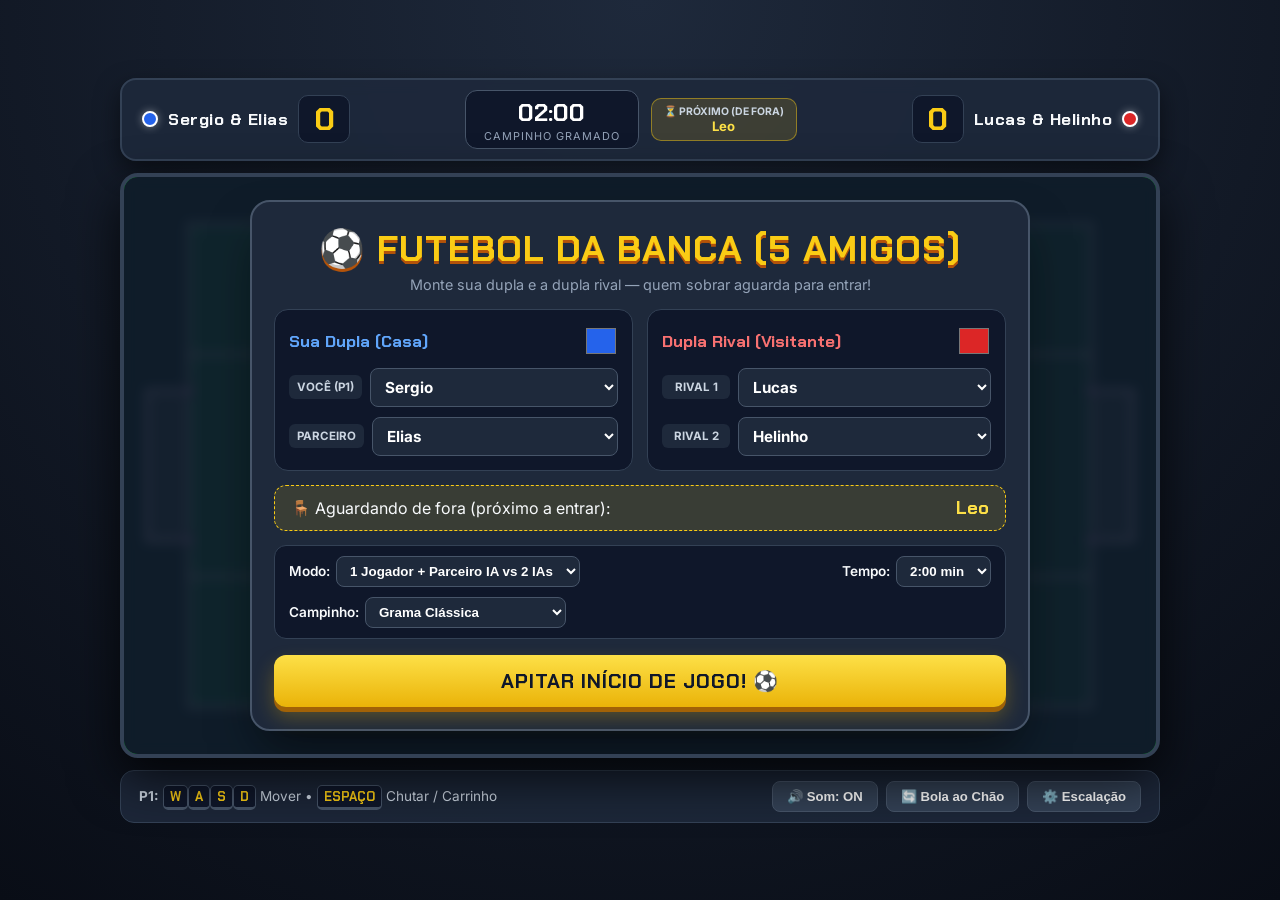
==== src/main/resources/META-INF/resources/index.html @ 5258b25c "first commit second index" ====
<!DOCTYPE html>
<html lang="pt-BR">
<head>
    <meta charset="UTF-8">
    <meta name="viewport" content="width=device-width, initial-scale=1.0, maximum-scale=1.0, user-scalable=no">
    <title>Pelada dos Crias - Futebol de Dupla 2x2</title>
    <link rel="preconnect" href="https://fonts.googleapis.com">
    <link rel="preconnect" href="https://fonts.gstatic.com" crossorigin>
    <link href="https://fonts.googleapis.com/css2?family=Chakra+Petch:ital,wght@0,600;0,700;1,700&family=Inter:wght@400;600;800&display=swap" rel="stylesheet">

    <style>
        :root {
            --bg-dark: #0f172a;
            --panel-bg: rgba(30, 41, 59, 0.92);
            --accent-gold: #facc15;
            --accent-green: #22c55e;
            --team-blue: #3b82f6;
            --team-red: #ef4444;
            --text-light: #f8fafc;
            --text-muted: #94a3b8;
        }

        * {
            box-sizing: border-box;
            margin: 0;
            padding: 0;
            user-select: none;
            -webkit-user-select: none;
        }

        body {
            background-color: var(--bg-dark);
            background-image: radial-gradient(circle at 50% 0%, #1e293b 0%, #090d16 100%);
            color: var(--text-light);
            font-family: 'Inter', sans-serif;
            min-height: 100vh;
            display: flex;
            flex-direction: column;
            align-items: center;
            justify-content: center;
            overflow-x: hidden;
            padding: 12px;
        }

        h1, h2, .arcade-font {
            font-family: 'Chakra Petch', sans-serif;
            text-transform: uppercase;
        }

        .app-container {
            width: 100%;
            max-width: 1040px;
            display: flex;
            flex-direction: column;
            align-items: center;
            gap: 12px;
        }

        /* Placar Superior */
        .scoreboard-bar {
            width: 100%;
            background: var(--panel-bg);
            border: 2px solid #334155;
            border-radius: 16px;
            padding: 10px 20px;
            display: flex;
            align-items: center;
            justify-content: space-between;
            box-shadow: 0 10px 25px rgba(0, 0, 0, 0.5);
            backdrop-filter: blur(8px);
            gap: 10px;
            flex-wrap: wrap;
        }

        .team-score-box {
            display: flex;
            align-items: center;
            gap: 10px;
            font-family: 'Chakra Petch', sans-serif;
        }

        .team-badge {
            width: 16px;
            height: 16px;
            border-radius: 50%;
            border: 2px solid #fff;
            box-shadow: 0 0 8px rgba(255,255,255,0.4);
        }

        .team-name-label {
            font-size: 1.05rem;
            font-weight: 700;
            letter-spacing: 0.5px;
        }

        .score-number {
            font-size: 2rem;
            font-weight: 700;
            background: #0f172a;
            padding: 2px 14px;
            border-radius: 10px;
            border: 1px solid #334155;
            color: var(--accent-gold);
            min-width: 52px;
            text-align: center;
        }

        .center-hud {
            display: flex;
            align-items: center;
            gap: 12px;
        }

        .timer-box {
            display: flex;
            flex-direction: column;
            align-items: center;
            background: #0f172a;
            padding: 5px 18px;
            border-radius: 12px;
            border: 1px solid #475569;
        }

        .timer-value {
            font-family: 'Chakra Petch', sans-serif;
            font-size: 1.55rem;
            font-weight: 700;
            color: #fff;
        }

        .timer-value.golden-goal {
            color: #facc15;
            animation: pulseText 1s infinite alternate;
        }

        @keyframes pulseText {
            from { opacity: 0.75; }
            to { opacity: 1; }
        }

        .timer-sub {
            font-size: 0.68rem;
            color: var(--text-muted);
            text-transform: uppercase;
            letter-spacing: 1px;
        }

        .next-up-pill {
            background: rgba(250, 204, 21, 0.14);
            border: 1px solid rgba(250, 204, 21, 0.45);
            color: #fde047;
            padding: 6px 12px;
            border-radius: 10px;
            font-size: 0.82rem;
            font-weight: 700;
            display: flex;
            flex-direction: column;
            align-items: center;
        }

        .next-up-pill span.label {
            font-size: 0.65rem;
            color: #cbd5e1;
            text-transform: uppercase;
        }

        /* Área do Jogo */
        .game-wrapper {
            position: relative;
            width: 100%;
            aspect-ratio: 16 / 9;
            max-height: 68vh;
            border-radius: 18px;
            overflow: hidden;
            border: 4px solid #334155;
            box-shadow: 0 20px 50px rgba(0, 0, 0, 0.75);
            background: #15803d;
        }

        canvas {
            display: block;
            width: 100%;
            height: 100%;
        }

        /* Overlays */
        .overlay {
            position: absolute;
            inset: 0;
            background: rgba(15, 23, 42, 0.90);
            backdrop-filter: blur(6px);
            display: flex;
            flex-direction: column;
            align-items: center;
            justify-content: center;
            padding: 18px;
            z-index: 20;
            overflow-y: auto;
        }

        .hidden {
            display: none !important;
        }

        .lobby-card {
            background: #1e293b;
            border: 2px solid #475569;
            border-radius: 20px;
            padding: 22px;
            width: 100%;
            max-width: 780px;
            box-shadow: 0 25px 50px -12px rgba(0, 0, 0, 0.6);
        }

        .lobby-header {
            text-align: center;
            margin-bottom: 16px;
        }

        .lobby-header h1 {
            font-size: clamp(1.5rem, 3.2vw, 2.3rem);
            color: var(--accent-gold);
            text-shadow: 0 3px 0 #b45309;
            letter-spacing: 1px;
        }

        .lobby-header p {
            color: var(--text-muted);
            font-size: 0.9rem;
            margin-top: 4px;
        }

        .teams-grid {
            display: grid;
            grid-template-columns: 1fr 1fr;
            gap: 14px;
            margin-bottom: 14px;
        }

        @media (max-width: 640px) {
            .teams-grid {
                grid-template-columns: 1fr;
            }
        }

        .team-config-card {
            background: #0f172a;
            border-radius: 14px;
            padding: 14px;
            border: 1px solid #334155;
        }

        .team-config-card h3 {
            font-family: 'Chakra Petch', sans-serif;
            font-size: 1.05rem;
            margin-bottom: 10px;
            display: flex;
            align-items: center;
            justify-content: space-between;
        }

        .player-input-row {
            display: flex;
            align-items: center;
            gap: 8px;
            margin-bottom: 10px;
        }

        .player-input-row:last-child {
            margin-bottom: 0;
        }

        .player-role-tag {
            font-size: 0.72rem;
            font-weight: 700;
            padding: 5px 8px;
            border-radius: 6px;
            background: #1e293b;
            color: #cbd5e1;
            min-width: 68px;
            text-align: center;
        }

        .friend-select {
            flex: 1;
            background: #1e293b;
            border: 1px solid #475569;
            border-radius: 8px;
            padding: 8px 10px;
            color: #fff;
            font-family: 'Inter', sans-serif;
            font-size: 0.95rem;
            font-weight: 700;
            outline: none;
            cursor: pointer;
        }

        .friend-select:focus {
            border-color: var(--accent-gold);
        }

        input[type="color"] {
            width: 34px;
            height: 34px;
            border: none;
            border-radius: 8px;
            background: transparent;
            cursor: pointer;
        }

        .bench-banner {
            background: rgba(250, 204, 21, 0.12);
            border: 1px dashed #facc15;
            border-radius: 12px;
            padding: 10px 16px;
            margin-bottom: 14px;
            display: flex;
            align-items: center;
            justify-content: space-between;
            flex-wrap: wrap;
            gap: 8px;
        }

        .bench-banner strong {
            color: #fde047;
            font-family: 'Chakra Petch', sans-serif;
            font-size: 1.15rem;
        }

        .options-row {
            display: flex;
            flex-wrap: wrap;
            align-items: center;
            justify-content: space-between;
            gap: 10px;
            background: #0f172a;
            padding: 10px 14px;
            border-radius: 12px;
            border: 1px solid #334155;
            margin-bottom: 16px;
        }

        .option-group {
            display: flex;
            align-items: center;
            gap: 6px;
            font-size: 0.85rem;
            font-weight: 600;
        }

        select.opt-select {
            background: #1e293b;
            color: #fff;
            border: 1px solid #475569;
            padding: 6px 9px;
            border-radius: 8px;
            font-weight: 600;
            cursor: pointer;
        }

        .btn-primary {
            width: 100%;
            padding: 13px 22px;
            font-family: 'Chakra Petch', sans-serif;
            font-size: 1.25rem;
            font-weight: 700;
            text-transform: uppercase;
            letter-spacing: 1px;
            color: #0f172a;
            background: linear-gradient(180deg, #fde047 0%, #eab308 100%);
            border: none;
            border-radius: 12px;
            cursor: pointer;
            box-shadow: 0 5px 0 #a16207, 0 10px 20px rgba(234, 179, 8, 0.3);
            transition: transform 0.1s;
        }

        .btn-primary:hover {
            filter: brightness(1.05);
        }

        .btn-primary:active {
            transform: translateY(3px);
            box-shadow: 0 2px 0 #a16207;
        }

        .swap-choice-grid {
            display: grid;
            grid-template-columns: 1fr 1fr;
            gap: 12px;
            margin-top: 12px;
            margin-bottom: 14px;
        }

        .btn-swap-choice {
            background: #0f172a;
            border: 2px solid #ef4444;
            color: #fff;
            padding: 14px 10px;
            border-radius: 12px;
            font-family: 'Chakra Petch', sans-serif;
            font-size: 1.1rem;
            font-weight: 700;
            cursor: pointer;
            transition: all 0.15s;
        }

        .btn-swap-choice:hover {
            background: #ef4444;
            color: #0f172a;
            transform: translateY(-2px);
        }

        .controls-bar {
            width: 100%;
            display: flex;
            flex-wrap: wrap;
            align-items: center;
            justify-content: space-between;
            gap: 10px;
            background: var(--panel-bg);
            padding: 10px 18px;
            border-radius: 14px;
            border: 1px solid #334155;
            font-size: 0.85rem;
        }

        .key-hints {
            display: flex;
            flex-wrap: wrap;
            gap: 14px;
            color: #cbd5e1;
        }

        kbd {
            background: #0f172a;
            border: 1px solid #475569;
            border-bottom-width: 3px;
            border-radius: 5px;
            padding: 2px 6px;
            font-family: 'Chakra Petch', sans-serif;
            font-weight: 700;
            color: var(--accent-gold);
            font-size: 0.8rem;
        }

        .action-buttons {
            display: flex;
            gap: 8px;
        }

        .btn-small {
            background: #334155;
            color: #fff;
            border: 1px solid #475569;
            padding: 7px 14px;
            border-radius: 8px;
            font-weight: 600;
            font-size: 0.82rem;
            cursor: pointer;
            transition: background 0.2s;
        }

        .btn-small:hover {
            background: #475569;
        }

        .goal-banner {
            position: absolute;
            inset: 0;
            display: flex;
            flex-direction: column;
            align-items: center;
            justify-content: center;
            pointer-events: none;
            z-index: 15;
            animation: popIn 0.35s cubic-bezier(0.175, 0.885, 0.32, 1.275);
        }

        .goal-text {
            font-family: 'Chakra Petch', sans-serif;
            font-size: clamp(3.5rem, 9vw, 6.5rem);
            font-weight: 700;
            font-style: italic;
            color: #fde047;
            text-shadow: 0 6px 0 #b45309, 0 15px 30px rgba(0,0,0,0.8);
            letter-spacing: 4px;
        }

        .goal-scorer {
            background: rgba(15, 23, 42, 0.9);
            border: 2px solid #fde047;
            padding: 6px 20px;
            border-radius: 999px;
            font-weight: 700;
            font-size: 1.1rem;
            color: #fff;
            margin-top: -6px;
        }

        @keyframes popIn {
            0% { transform: scale(0.3); opacity: 0; }
            100% { transform: scale(1); opacity: 1; }
        }

        .mobile-controls {
            display: none;
            width: 100%;
            justify-content: space-between;
            align-items: center;
            padding: 8px 12px;
            margin-top: 4px;
        }

        @media (pointer: coarse) {
            .mobile-controls { display: flex; }
            .key-hints { display: none; }
        }

        .joystick-zone {
            width: 110px;
            height: 110px;
            background: rgba(255, 255, 255, 0.08);
            border: 2px solid rgba(255, 255, 255, 0.25);
            border-radius: 50%;
            position: relative;
            touch-action: none;
        }

        .joystick-knob {
            width: 44px;
            height: 44px;
            background: var(--accent-gold);
            border-radius: 50%;
            position: absolute;
            top: 50%;
            left: 50%;
            transform: translate(-50%, -50%);
            box-shadow: 0 4px 10px rgba(0,0,0,0.5);
        }

        .touch-kick-btn {
            width: 88px;
            height: 88px;
            border-radius: 50%;
            background: linear-gradient(180deg, #ef4444 0%, #b91c1c 100%);
            border: 3px solid #fca5a5;
            color: white;
            font-family: 'Chakra Petch', sans-serif;
            font-weight: 700;
            font-size: 1.1rem;
            box-shadow: 0 6px 0 #7f1d1d;
            touch-action: none;
        }

        .touch-kick-btn:active {
            transform: translateY(4px);
            box-shadow: 0 2px 0 #7f1d1d;
        }
    </style>
</head>
<body>

<div class="app-container">
    <!-- Barra Superior de Placar e Tempo -->
    <div class="scoreboard-bar">
        <div class="team-score-box">
            <span class="team-badge" id="hudBlueBadge" style="background: #2563eb;"></span>
            <span class="team-name-label" id="hudBlueNames">Sergio & Elias</span>
            <span class="score-number" id="scoreBlue">0</span>
        </div>

        <div class="center-hud">
            <div class="timer-box">
                <span class="timer-value" id="matchTimer">02:00</span>
                <span class="timer-sub" id="matchStatusText">CAMPINHO GRAMADO</span>
            </div>

            <div class="next-up-pill" title="Aguardando a partida terminar para entrar">
                <span class="label">⏳ Próximo (De fora)</span>
                <span id="hudBenchName">Leo</span>
            </div>
        </div>

        <div class="team-score-box">
            <span class="score-number" id="scoreRed">0</span>
            <span class="team-name-label" id="hudRedNames">Lucas & Helinho</span>
            <span class="team-badge" id="hudRedBadge" style="background: #dc2626;"></span>
        </div>
    </div>

    <!-- Container do Campo 2D -->
    <div class="game-wrapper" id="gameWrapper">
        <canvas id="pitchCanvas"></canvas>

        <!-- Animação de GOL -->
        <div id="goalBanner" class="goal-banner hidden">
            <div class="goal-text">GOOOOL!</div>
            <div class="goal-scorer" id="goalScorerText">Golaço!</div>
        </div>

        <!-- Tela Inicial / Lobby de Escalação dos 5 Amigos -->
        <div id="lobbyOverlay" class="overlay">
            <div class="lobby-card">
                <div class="lobby-header">
                    <h1>⚽ Futebol da BANCA (5 Amigos)</h1>
                    <p>Monte sua dupla e a dupla rival — quem sobrar aguarda para entrar!</p>
                </div>

                <div class="teams-grid">
                    <!-- Configuração Time 1 (Sua Dupla) -->
                    <div class="team-config-card">
                        <h3 style="color: #60a5fa;">
                            <span>Sua Dupla (Casa)</span>
                            <input type="color" id="blueColorInput" value="#2563eb" title="Cor da camisa">
                        </h3>
                        <div class="player-input-row">
                            <span class="player-role-tag">VOCÊ (P1)</span>
                            <select class="friend-select" id="p1Select"></select>
                        </div>
                        <div class="player-input-row">
                            <span class="player-role-tag" id="p2RoleLabel">PARCEIRO</span>
                            <select class="friend-select" id="p2Select"></select>
                        </div>
                    </div>

                    <!-- Configuração Time 2 (Adversários) -->
                    <div class="team-config-card">
                        <h3 style="color: #f87171;">
                            <span>Dupla Rival (Visitante)</span>
                            <input type="color" id="redColorInput" value="#dc2626" title="Cor da camisa">
                        </h3>
                        <div class="player-input-row">
                            <span class="player-role-tag">RIVAL 1</span>
                            <select class="friend-select" id="p3Select"></select>
                        </div>
                        <div class="player-input-row">
                            <span class="player-role-tag">RIVAL 2</span>
                            <select class="friend-select" id="p4Select"></select>
                        </div>
                    </div>
                </div>

                <!-- Destaque de quem ficou de fora -->
                <div class="bench-banner">
                    <span>🪑 Aguardando de fora (próximo a entrar):</span>
                    <strong id="lobbyBenchName">Leo</strong>
                </div>

                <!-- Opções da Partida -->
                <div class="options-row">
                    <div class="option-group">
                        <label for="gameModeSelect">Modo:</label>
                        <select class="opt-select" id="gameModeSelect">
                            <option value="1p">1 Jogador + Parceiro IA vs 2 IAs</option>
                            <option value="2p">2 Jogadores no Teclado (Co-op)</option>
                        </select>
                    </div>

                    <div class="option-group">
                        <label for="durationSelect">Tempo:</label>
                        <select class="opt-select" id="durationSelect">
                            <option value="60">1:00 min</option>
                            <option value="90">1:30 min</option>
                            <option value="120" selected>2:00 min</option>
                            <option value="180">3:00 min</option>
                        </select>
                    </div>

                    <div class="option-group">
                        <label for="pitchStyleSelect">Campinho:</label>
                        <select class="opt-select" id="pitchStyleSelect">
                            <option value="grass">Grama Clássica</option>
                            <option value="street">Quadra de Rua (Cimento)</option>
                        </select>
                    </div>
                </div>

                <button class="btn-primary" id="startMatchBtn">Apitar Início de Jogo! ⚽</button>
            </div>
        </div>

        <!-- Tela de Fim de Jogo e Regra de Troca -->
        <div id="gameOverOverlay" class="overlay hidden">
            <div class="lobby-card" style="text-align: center; max-width: 560px;">
                <h2 style="font-size: 2rem; color: var(--accent-gold); margin-bottom: 6px;" id="winnerHeadline">FIM DE PAPO!</h2>
                <p style="color: #cbd5e1; font-size: 1.05rem; margin-bottom: 14px;" id="finalScoreSummary">Placar Final: 3 x 2</p>

                <div style="background: #0f172a; padding: 12px; border-radius: 12px; border: 1px solid #334155; margin-bottom: 14px;">
                    <div style="font-size: 0.78rem; color: var(--text-muted); margin-bottom: 2px;">CRAQUE DA PARTIDA (ARTILHEIRO)</div>
                    <div style="font-family: 'Chakra Petch', sans-serif; font-size: 1.3rem; color: #fde047; font-weight: 700;" id="mvpDisplay">Sergio (2 gols)</div>
                </div>

                <!-- Painel Dinâmico de Troca (Sua Dupla Perdeu vs Sua Dupla Ganhou) -->
                <div id="rotationBox" style="background: #0f172a; padding: 14px; border-radius: 12px; border: 1px solid #475569; margin-bottom: 16px;">
                    <p id="rotationInstruction" style="font-size: 0.95rem; color: #f8fafc; font-weight: 600;"></p>

                    <!-- Botões exibidos SOMENTE quando sua dupla perde -->
                    <div id="userLoseChoiceButtons" class="swap-choice-grid hidden">
                        <button class="btn-swap-choice" id="kickOutP1Btn">Tirar Sergio</button>
                        <button class="btn-swap-choice" id="kickOutP2Btn">Tirar Elias</button>
                    </div>
                </div>

                <div style="display: flex; gap: 12px;">
                    <button class="btn-primary" id="nextMatchBtn">Próxima Partida! ⚽</button>
                    <button class="btn-small" id="backToLobbyBtn" style="padding: 14px 16px; font-size: 0.95rem;">Escalação</button>
                </div>
            </div>
        </div>
    </div>

    <!-- Controles Touch (Celular) -->
    <div class="mobile-controls">
        <div class="joystick-zone" id="joystickZone">
            <div class="joystick-knob" id="joystickKnob"></div>
        </div>
        <button class="touch-kick-btn" id="touchKickBtn">CHUTAR!</button>
    </div>

    <!-- Barra Inferior -->
    <div class="controls-bar">
        <div class="key-hints" id="keyHintsText">
            <span><strong>P1:</strong> <kbd>W</kbd><kbd>A</kbd><kbd>S</kbd><kbd>D</kbd> Mover • <kbd>ESPAÇO</kbd> Chutar / Carrinho</span>
            <span id="p2HintSpan" class="hidden"><strong>P2:</strong> <kbd>SETAS</kbd> Mover • <kbd>ENTER</kbd> Chutar</span>
        </div>

        <div class="action-buttons">
            <button class="btn-small" id="toggleSoundBtn">🔊 Som: ON</button>
            <button class="btn-small" id="resetBallBtn" title="Caso a bola prenda">🔄 Bola ao Chão</button>
            <button class="btn-small" id="openLobbyBtn">⚙️ Escalação</button>
        </div>
    </div>
</div>

<script>
    // ==========================================
    // 1. LISTA OFICIAL DOS 5 AMIGOS
    // ==========================================
    const FRIENDS_LIST = ['Sergio', 'Elias', 'Lucas', 'Helinho', 'Leo'];

    const FRIEND_NUMBERS = {
        'Sergio': 10,
        'Elias': 7,
        'Lucas': 9,
        'Helinho': 11,
        'Leo': 8
    };

    // ==========================================
    // 2. SINTETIZADOR DE ÁUDIO (Web Audio API)
    // ==========================================
    class SoundFX {
        constructor() {
            this.ctx = null;
            this.muted = false;
        }

        init() {
            if (!this.ctx) {
                const AudioContext = window.AudioContext || window.webkitAudioContext;
                this.ctx = new AudioContext();
            }
            if (this.ctx.state === 'suspended') {
                this.ctx.resume();
            }
        }

        playKick(power = 1) {
            if (this.muted) return;
            this.init();
            const osc = this.ctx.createOscillator();
            const gain = this.ctx.createGain();
            osc.type = 'triangle';
            osc.frequency.setValueAtTime(140 * power, this.ctx.currentTime);
            osc.frequency.exponentialRampToValueAtTime(38, this.ctx.currentTime + 0.14);

            gain.gain.setValueAtTime(0.45, this.ctx.currentTime);
            gain.gain.exponentialRampToValueAtTime(0.01, this.ctx.currentTime + 0.14);

            osc.connect(gain);
            gain.connect(this.ctx.destination);
            osc.start();
            osc.stop(this.ctx.currentTime + 0.15);
        }

        playPostHit() {
            if (this.muted) return;
            this.init();
            const osc = this.ctx.createOscillator();
            const gain = this.ctx.createGain();
            osc.type = 'sine';
            osc.frequency.setValueAtTime(520, this.ctx.currentTime);
            osc.frequency.exponentialRampToValueAtTime(210, this.ctx.currentTime + 0.25);

            gain.gain.setValueAtTime(0.35, this.ctx.currentTime);
            gain.gain.exponentialRampToValueAtTime(0.01, this.ctx.currentTime + 0.25);

            osc.connect(gain);
            gain.connect(this.ctx.destination);
            osc.start();
            osc.stop(this.ctx.currentTime + 0.26);
        }

        playWhistle(long = false) {
            if (this.muted) return;
            this.init();
            const duration = long ? 0.65 : 0.28;
            const osc = this.ctx.createOscillator();
            const lfo = this.ctx.createOscillator();
            const lfoGain = this.ctx.createGain();
            const mainGain = this.ctx.createGain();

            osc.type = 'sine';
            osc.frequency.setValueAtTime(2850, this.ctx.currentTime);

            lfo.frequency.setValueAtTime(38, this.ctx.currentTime);
            lfoGain.gain.setValueAtTime(120, this.ctx.currentTime);

            lfo.connect(lfoGain);
            lfoGain.connect(osc.frequency);

            mainGain.gain.setValueAtTime(0.22, this.ctx.currentTime);
            mainGain.gain.exponentialRampToValueAtTime(0.01, this.ctx.currentTime + duration);

            osc.connect(mainGain);
            mainGain.connect(this.ctx.destination);

            osc.start();
            lfo.start();
            osc.stop(this.ctx.currentTime + duration);
            lfo.stop(this.ctx.currentTime + duration);
        }

        playGoalCheer() {
            if (this.muted) return;
            this.init();
            const notes = [261.63, 329.63, 392.00, 523.25];
            notes.forEach((freq, idx) => {
                const osc = this.ctx.createOscillator();
                const gain = this.ctx.createGain();
                osc.type = 'sawtooth';
                osc.frequency.setValueAtTime(freq, this.ctx.currentTime + idx * 0.06);

                gain.gain.setValueAtTime(0.14, this.ctx.currentTime + idx * 0.06);
                gain.gain.exponentialRampToValueAtTime(0.005, this.ctx.currentTime + 0.9);

                osc.connect(gain);
                gain.connect(this.ctx.destination);
                osc.start(this.ctx.currentTime + idx * 0.06);
                osc.stop(this.ctx.currentTime + 0.92);
            });
        }
    }

    const sfx = new SoundFX();

    // ==========================================
    // 3. CONFIGURAÇÃO E ESTADO DO JOGO
    // ==========================================
    const canvas = document.getElementById('pitchCanvas');
    const ctx = canvas.getContext('2d');

    const WORLD_W = 1200;
    const WORLD_H = 675;
    const PITCH_MARGIN_X = 75;
    const PITCH_MARGIN_Y = 55;
    const GOAL_WIDTH = 48;
    const GOAL_HEIGHT = 175;

    const state = {
        screen: 'LOBBY',
        mode: '1p',
        pitchStyle: 'grass',
        matchDuration: 120,
        timeLeft: 120,
        isGoldenGoal: false,
        scoreBlue: 0,
        scoreRed: 0,
        blueColor: '#2563eb',
        redColor: '#dc2626',
        lineup: {
            p1: 'Sergio',
            p2: 'Elias',
            p3: 'Lucas',
            p4: 'Helinho',
            bench: 'Leo'
        },
        swapResolved: false,
        lastTouchPlayer: null,
        goalTimer: 0,
        particles: [],
        keys: {},
        touchVector: { x: 0, y: 0 },
        touchKick: false
    };

    let players = [];
    const ball = {
        x: WORLD_W / 2,
        y: WORLD_H / 2,
        vx: 0,
        vy: 0,
        radius: 13,
        spin: 0
    };

    // ==========================================
    // 4. GERENCIAMENTO DOS SELETORES DOS 5 AMIGOS
    // ==========================================
    const selectIds = ['p1Select', 'p2Select', 'p3Select', 'p4Select'];

    function initFriendSelects() {
        const defaults = ['Sergio', 'Elias', 'Lucas', 'Helinho'];
        selectIds.forEach((id, idx) => {
            const sel = document.getElementById(id);
            sel.innerHTML = '';
            FRIENDS_LIST.forEach(friend => {
                const opt = document.createElement('option');
                opt.value = friend;
                opt.textContent = friend;
                if (friend === defaults[idx]) opt.selected = true;
                sel.appendChild(opt);
            });

            sel.addEventListener('change', (e) => {
                handleFriendSelectionChange(id, e.target.value);
            });
        });
        syncLineupFromSelects();
    }

    function handleFriendSelectionChange(changedId, chosenName) {
        // Se o nome escolhido já estava em outro seletor, troca automaticamente com quem ficou livre
        const currentValues = selectIds.map(id => document.getElementById(id).value);
        const missingFriend = FRIENDS_LIST.find(f => !currentValues.includes(f));

        selectIds.forEach(id => {
            if (id !== changedId && document.getElementById(id).value === chosenName && missingFriend) {
                document.getElementById(id).value = missingFriend;
            }
        });

        syncLineupFromSelects();
    }

    function syncLineupFromSelects() {
        state.lineup.p1 = document.getElementById('p1Select').value;
        state.lineup.p2 = document.getElementById('p2Select').value;
        state.lineup.p3 = document.getElementById('p3Select').value;
        state.lineup.p4 = document.getElementById('p4Select').value;

        const active = [state.lineup.p1, state.lineup.p2, state.lineup.p3, state.lineup.p4];
        state.lineup.bench = FRIENDS_LIST.find(f => !active.includes(f)) || 'Leo';

        document.getElementById('lobbyBenchName').textContent = state.lineup.bench;
        document.getElementById('hudBenchName').textContent = state.lineup.bench;
    }

    function syncSelectsFromLineup() {
        document.getElementById('p1Select').value = state.lineup.p1;
        document.getElementById('p2Select').value = state.lineup.p2;
        document.getElementById('p3Select').value = state.lineup.p3;
        document.getElementById('p4Select').value = state.lineup.p4;
        document.getElementById('lobbyBenchName').textContent = state.lineup.bench;
        document.getElementById('hudBenchName').textContent = state.lineup.bench;
    }

    // ==========================================
    // 5. CRIAÇÃO DOS JOGADORES EM CAMPO
    // ==========================================
    function createPlayers() {
        const { p1, p2, p3, p4, bench } = state.lineup;

        state.blueColor = document.getElementById('blueColorInput').value;
        state.redColor = document.getElementById('redColorInput').value;

        document.getElementById('hudBlueNames').textContent = `${p1} & ${p2}`;
        document.getElementById('hudRedNames').textContent = `${p3} & ${p4}`;
        document.getElementById('hudBenchName').textContent = bench;
        document.getElementById('hudBlueBadge').style.background = state.blueColor;
        document.getElementById('hudRedBadge').style.background = state.redColor;

        players = [
            {
                id: 1,
                name: p1,
                team: 'blue',
                control: 'P1',
                x: WORLD_W * 0.32,
                y: WORLD_H * 0.35,
                vx: 0,
                vy: 0,
                radius: 21,
                kickCooldown: 0,
                kickAnim: 0,
                goals: 0,
                number: FRIEND_NUMBERS[p1] || 10
            },
            {
                id: 2,
                name: p2,
                team: 'blue',
                control: state.mode === '2p' ? 'P2' : 'AI',
                x: WORLD_W * 0.24,
                y: WORLD_H * 0.68,
                vx: 0,
                vy: 0,
                radius: 21,
                kickCooldown: 0,
                kickAnim: 0,
                goals: 0,
                number: FRIEND_NUMBERS[p2] || 7
            },
            {
                id: 3,
                name: p3,
                team: 'red',
                control: 'AI',
                x: WORLD_W * 0.68,
                y: WORLD_H * 0.35,
                vx: 0,
                vy: 0,
                radius: 21,
                kickCooldown: 0,
                kickAnim: 0,
                goals: 0,
                number: FRIEND_NUMBERS[p3] || 9
            },
            {
                id: 4,
                name: p4,
                team: 'red',
                control: 'AI',
                x: WORLD_W * 0.76,
                y: WORLD_H * 0.68,
                vx: 0,
                vy: 0,
                radius: 21,
                kickCooldown: 0,
                kickAnim: 0,
                goals: 0,
                number: FRIEND_NUMBERS[p4] || 11
            }
        ];
    }

    function resetPositionsAfterGoal(concedingTeam = null) {
        ball.x = WORLD_W / 2;
        ball.y = WORLD_H / 2;
        ball.vx = 0;
        ball.vy = 0;
        state.lastTouchPlayer = null;

        const spawns = [
            { x: concedingTeam === 'blue' ? WORLD_W * 0.45 : WORLD_W * 0.32, y: WORLD_H * 0.48 },
            { x: WORLD_W * 0.22, y: WORLD_H * 0.65 },
            { x: concedingTeam === 'red' ? WORLD_W * 0.55 : WORLD_W * 0.68, y: WORLD_H * 0.48 },
            { x: WORLD_W * 0.78, y: WORLD_H * 0.65 }
        ];

        players.forEach((p, idx) => {
            p.x = spawns[idx].x;
            p.y = spawns[idx].y;
            p.vx = 0;
            p.vy = 0;
            p.kickCooldown = 0;
        });
    }

    // ==========================================
    // 6. CONTROLES (TECLADO E TOUCH)
    // ==========================================
    window.addEventListener('keydown', (e) => {
        state.keys[e.code] = true;
        if (['Space', 'ArrowUp', 'ArrowDown', 'ArrowLeft', 'ArrowRight'].includes(e.code)) {
            if (state.screen === 'PLAYING') e.preventDefault();
        }
    });

    window.addEventListener('keyup', (e) => {
        state.keys[e.code] = false;
    });

    const joystickZone = document.getElementById('joystickZone');
    const joystickKnob = document.getElementById('joystickKnob');
    const touchKickBtn = document.getElementById('touchKickBtn');

    joystickZone.addEventListener('touchmove', (e) => {
        e.preventDefault();
        const touch = e.touches[0];
        const rect = joystickZone.getBoundingClientRect();
        const centerX = rect.left + rect.width / 2;
        const centerY = rect.top + rect.height / 2;
        const maxDist = rect.width / 2 - 20;

        let dx = touch.clientX - centerX;
        let dy = touch.clientY - centerY;
        const dist = Math.hypot(dx, dy);

        if (dist > maxDist) {
            dx = (dx / dist) * maxDist;
            dy = (dy / dist) * maxDist;
        }

        joystickKnob.style.transform = `translate(calc(-50% + ${dx}px), calc(-50% + ${dy}px))`;
        state.touchVector.x = dx / maxDist;
        state.touchVector.y = dy / maxDist;
    }, { passive: false });

    joystickZone.addEventListener('touchend', () => {
        joystickKnob.style.transform = 'translate(-50%, -50%)';
        state.touchVector.x = 0;
        state.touchVector.y = 0;
    });

    touchKickBtn.addEventListener('touchstart', (e) => {
        e.preventDefault();
        state.touchKick = true;
    }, { passive: false });

    touchKickBtn.addEventListener('touchend', () => {
        state.touchKick = false;
    });

    // ==========================================
    // 7. INTELIGÊNCIA ARTIFICIAL
    // ==========================================
    function getAIInput(player) {
        const isBlue = player.team === 'blue';
        const opponentGoalX = isBlue ? (WORLD_W - PITCH_MARGIN_X) : PITCH_MARGIN_X;
        const ownGoalX = isBlue ? PITCH_MARGIN_X : (WORLD_W - PITCH_MARGIN_X);
        const goalCenterY = WORLD_H / 2;

        let targetX = ball.x;
        let targetY = ball.y;
        let wantsKick = false;

        const teammate = players.find(p => p.team === player.team && p.id !== player.id);
        const distSelfToBall = Math.hypot(ball.x - player.x, ball.y - player.y);
        const distMateToBall = teammate ? Math.hypot(ball.x - teammate.x, ball.y - teammate.y) : 9999;

        const iAmPrimary = distSelfToBall <= distMateToBall + 15;

        if (iAmPrimary) {
            const angleToGoal = Math.atan2(goalCenterY - ball.y, opponentGoalX - ball.x);
            targetX = ball.x - Math.cos(angleToGoal) * 18;
            targetY = ball.y - Math.sin(angleToGoal) * 18;

            if (distSelfToBall < player.radius + ball.radius + 14) {
                wantsKick = true;
            }
        } else {
            const ballInOwnHalf = isBlue ? (ball.x < WORLD_W * 0.5) : (ball.x > WORLD_W * 0.5);
            if (ballInOwnHalf) {
                targetX = ownGoalX + (ball.x - ownGoalX) * 0.42;
                targetY = goalCenterY + (ball.y - goalCenterY) * 0.55;
            } else {
                targetX = isBlue ? Math.min(WORLD_W * 0.78, ball.x + 60) : Math.max(WORLD_W * 0.22, ball.x - 60);
                targetY = ball.y > WORLD_H / 2 ? WORLD_H * 0.30 : WORLD_H * 0.70;
            }
        }

        const dx = targetX - player.x;
        const dy = targetY - player.y;
        const dist = Math.hypot(dx, dy);

        if (dist < 6) return { mx: 0, my: 0, kick: wantsKick };

        const speedFactor = 0.88;
        return {
            mx: (dx / dist) * speedFactor,
            my: (dy / dist) * speedFactor,
            kick: wantsKick
        };
    }

    // ==========================================
    // 8. FÍSICA E ATUALIZAÇÃO DO JOGO
    // ==========================================
    function spawnParticles(x, y, color, count = 12) {
        for (let i = 0; i < count; i++) {
            const angle = Math.random() * Math.PI * 2;
            const speed = 1.5 + Math.random() * 4.5;
            state.particles.push({
                x,
                y,
                vx: Math.cos(angle) * speed,
                vy: Math.sin(angle) * speed,
                life: 1.0,
                color,
                size: 3 + Math.random() * 4
            });
        }
    }

    function updatePhysics(dt) {
        for (let i = state.particles.length - 1; i >= 0; i--) {
            const pt = state.particles[i];
            pt.x += pt.vx;
            pt.y += pt.vy;
            pt.life -= dt * 1.8;
            if (pt.life <= 0) state.particles.splice(i, 1);
        }

        if (state.screen === 'GOAL_CELEBRATION') {
            state.goalTimer -= dt;
            ball.x += ball.vx;
            ball.y += ball.vy;
            ball.vx *= 0.92;
            ball.vy *= 0.92;

            if (state.goalTimer <= 0) {
                document.getElementById('goalBanner').classList.add('hidden');
                if (state.isGoldenGoal) {
                    endMatch();
                } else {
                    state.screen = 'PLAYING';
                    sfx.playWhistle(false);
                }
            }
            return;
        }

        if (state.screen !== 'PLAYING') return;

        // Cronômetro (se não estiver em Gol de Ouro)
        if (!state.isGoldenGoal) {
            state.timeLeft -= dt;
            if (state.timeLeft <= 0) {
                state.timeLeft = 0;
                if (state.scoreBlue === state.scoreRed) {
                    // Empate -> Entra em Gol de Ouro para definir quem sai!
                    state.isGoldenGoal = true;
                    sfx.playWhistle(false);
                    updateTimerDisplay();
                } else {
                    endMatch();
                    return;
                }
            } else {
                updateTimerDisplay();
            }
        }

        const ACCEL = 0.68;
        const FRICTION = 0.86;

        players.forEach(p => {
            if (p.kickCooldown > 0) p.kickCooldown -= dt;
            if (p.kickAnim > 0) p.kickAnim -= dt * 4;

            let mx = 0;
            let my = 0;
            let kick = false;

            if (p.control === 'P1') {
                if (state.keys['KeyW']) my -= 1;
                if (state.keys['KeyS']) my += 1;
                if (state.keys['KeyA']) mx -= 1;
                if (state.keys['KeyD']) mx += 1;
                if (state.keys['Space']) kick = true;

                if (Math.hypot(state.touchVector.x, state.touchVector.y) > 0.1) {
                    mx = state.touchVector.x;
                    my = state.touchVector.y;
                }
                if (state.touchKick) kick = true;

                if (state.mode === '1p') {
                    if (state.keys['ArrowUp']) my -= 1;
                    if (state.keys['ArrowDown']) my += 1;
                    if (state.keys['ArrowLeft']) mx -= 1;
                    if (state.keys['ArrowRight']) mx += 1;
                }
            } else if (p.control === 'P2') {
                if (state.keys['ArrowUp']) my -= 1;
                if (state.keys['ArrowDown']) my += 1;
                if (state.keys['ArrowLeft']) mx -= 1;
                if (state.keys['ArrowRight']) mx += 1;
                if (state.keys['Enter'] || state.keys['ShiftRight']) kick = true;
            } else {
                const ai = getAIInput(p);
                mx = ai.mx;
                my = ai.my;
                kick = ai.kick;
            }

            const mag = Math.hypot(mx, my);
            if (mag > 1) {
                mx /= mag;
                my /= mag;
            }

            p.vx = (p.vx + mx * ACCEL) * FRICTION;
            p.vy = (p.vy + my * ACCEL) * FRICTION;

            p.x += p.vx;
            p.y += p.vy;

            p.x = Math.max(32, Math.min(WORLD_W - 32, p.x));
            p.y = Math.max(28, Math.min(WORLD_H - 28, p.y));

            if (kick && p.kickCooldown <= 0) {
                p.kickCooldown = 0.35;
                p.kickAnim = 1.0;

                const dx = ball.x - p.x;
                const dy = ball.y - p.y;
                const dist = Math.hypot(dx, dy);

                if (dist <= p.radius + ball.radius + 18) {
                    const nx = dx / (dist || 1);
                    const ny = dy / (dist || 1);
                    const kickPower = 13.5;

                    ball.vx = nx * kickPower + p.vx * 0.45;
                    ball.vy = ny * kickPower + p.vy * 0.45;
                    state.lastTouchPlayer = p;

                    sfx.playKick(1.1);
                    spawnParticles(ball.x, ball.y, '#fde047', 10);
                } else if (mag > 0.1) {
                    p.vx += mx * 4.2;
                    p.vy += my * 4.2;
                    spawnParticles(p.x, p.y, '#ffffff', 5);
                }
            }
        });

        // Colisão Jogador x Jogador
        for (let i = 0; i < players.length; i++) {
            for (let j = i + 1; j < players.length; j++) {
                const p1 = players[i];
                const p2 = players[j];
                const dx = p2.x - p1.x;
                const dy = p2.y - p1.y;
                const dist = Math.hypot(dx, dy);
                const minDist = p1.radius + p2.radius;

                if (dist < minDist && dist > 0) {
                    const overlap = (minDist - dist) / 2;
                    const nx = dx / dist;
                    const ny = dy / dist;

                    p1.x -= nx * overlap;
                    p1.y -= ny * overlap;
                    p2.x += nx * overlap;
                    p2.y += ny * overlap;

                    const tempVx = p1.vx;
                    const tempVy = p1.vy;
                    p1.vx = p2.vx * 0.7;
                    p1.vy = p2.vy * 0.7;
                    p2.vx = tempVx * 0.7;
                    p2.vy = tempVy * 0.7;
                }
            }
        }

        // Física da Bola
        ball.x += ball.vx;
        ball.y += ball.vy;
        ball.vx *= 0.982;
        ball.vy *= 0.982;
        ball.spin += Math.hypot(ball.vx, ball.vy) * 0.04;

        // Colisão Jogador x Bola
        players.forEach(p => {
            const dx = ball.x - p.x;
            const dy = ball.y - p.y;
            const dist = Math.hypot(dx, dy);
            const minDist = p.radius + ball.radius;

            if (dist < minDist && dist > 0) {
                const nx = dx / dist;
                const ny = dy / dist;
                const overlap = minDist - dist;

                ball.x += nx * overlap;
                ball.y += ny * overlap;

                const relVx = p.vx - ball.vx;
                const relVy = p.vy - ball.vy;
                const impact = relVx * nx + relVy * ny;

                if (impact > 0) {
                    ball.vx += nx * (impact * 1.25 + 1.8);
                    ball.vy += ny * (impact * 1.25 + 1.8);
                    state.lastTouchPlayer = p;
                    if (impact > 2.2) sfx.playKick(0.75);
                }
            }
        });

        // Colisão Traves
        const goalTop = WORLD_H / 2 - GOAL_HEIGHT / 2;
        const goalBottom = WORLD_H / 2 + GOAL_HEIGHT / 2;
        const posts = [
            { x: PITCH_MARGIN_X, y: goalTop },
            { x: PITCH_MARGIN_X, y: goalBottom },
            { x: WORLD_W - PITCH_MARGIN_X, y: goalTop },
            { x: WORLD_W - PITCH_MARGIN_X, y: goalBottom }
        ];

        posts.forEach(post => {
            const postRadius = 7;
            const dx = ball.x - post.x;
            const dy = ball.y - post.y;
            const dist = Math.hypot(dx, dy);
            const minDist = ball.radius + postRadius;

            if (dist < minDist && dist > 0) {
                const nx = dx / dist;
                const ny = dy / dist;
                ball.x = post.x + nx * minDist;
                ball.y = post.y + ny * minDist;

                const dot = ball.vx * nx + ball.vy * ny;
                ball.vx = (ball.vx - 2 * dot * nx) * 0.85;
                ball.vy = (ball.vy - 2 * dot * ny) * 0.85;

                sfx.playPostHit();
                spawnParticles(post.x, post.y, '#ffffff', 8);
            }
        });

        // Paredes Laterais
        if (ball.y - ball.radius < PITCH_MARGIN_Y) {
            ball.y = PITCH_MARGIN_Y + ball.radius;
            ball.vy = Math.abs(ball.vy) * 0.82;
        } else if (ball.y + ball.radius > WORLD_H - PITCH_MARGIN_Y) {
            ball.y = WORLD_H - PITCH_MARGIN_Y - ball.radius;
            ball.vy = -Math.abs(ball.vy) * 0.82;
        }

        // Linha de Fundo
        const inGoalY = ball.y > goalTop && ball.y < goalBottom;

        if (ball.x - ball.radius < PITCH_MARGIN_X) {
            if (inGoalY) {
                if (ball.x < PITCH_MARGIN_X - 8) {
                    handleGoalScored('red');
                }
            } else {
                ball.x = PITCH_MARGIN_X + ball.radius;
                ball.vx = Math.abs(ball.vx) * 0.82;
            }
        }

        if (ball.x + ball.radius > WORLD_W - PITCH_MARGIN_X) {
            if (inGoalY) {
                if (ball.x > WORLD_W - PITCH_MARGIN_X + 8) {
                    handleGoalScored('blue');
                }
            } else {
                ball.x = WORLD_W - PITCH_MARGIN_X - ball.radius;
                ball.vx = -Math.abs(ball.vx) * 0.82;
            }
        }
    }

    function handleGoalScored(scoringTeam) {
        if (state.screen === 'GOAL_CELEBRATION') return;

        state.screen = 'GOAL_CELEBRATION';
        state.goalTimer = 2.4;

        if (scoringTeam === 'blue') {
            state.scoreBlue++;
            document.getElementById('scoreBlue').textContent = state.scoreBlue;
        } else {
            state.scoreRed++;
            document.getElementById('scoreRed').textContent = state.scoreRed;
        }

        let scorerText = '';
        if (state.lastTouchPlayer) {
            if (state.lastTouchPlayer.team === scoringTeam) {
                state.lastTouchPlayer.goals++;
                scorerText = `⚽ Gol de ${state.lastTouchPlayer.name}!`;
            } else {
                scorerText = `😅 Gol contra de ${state.lastTouchPlayer.name}!`;
            }
        } else {
            scorerText = scoringTeam === 'blue' ? '⚽ Gol da Sua Dupla!' : '⚽ Gol dos Rivais!';
        }

        if (state.isGoldenGoal) {
            scorerText = `🏆 GOL DE OURO! ${scorerText}`;
        }

        document.getElementById('goalScorerText').textContent = scorerText;
        document.getElementById('goalBanner').classList.remove('hidden');

        sfx.playWhistle(false);
        sfx.playGoalCheer();
        spawnParticles(ball.x, ball.y, '#fde047', 35);

        if (!state.isGoldenGoal) {
            setTimeout(() => {
                if (state.screen === 'GOAL_CELEBRATION') {
                    resetPositionsAfterGoal(scoringTeam === 'blue' ? 'red' : 'blue');
                }
            }, 2200);
        }
    }

    // ==========================================
    // 9. FIM DE PARTIDA E REGRA DE TROCA DOS 5 AMIGOS
    // ==========================================
    function endMatch() {
        state.screen = 'GAMEOVER';
        state.swapResolved = false;
        sfx.playWhistle(true);

        const { p1, p2, p3, p4, bench } = state.lineup;
        const blueNames = `${p1} & ${p2}`;
        const redNames = `${p3} & ${p4}`;
        const userTeamWon = state.scoreBlue > state.scoreRed;

        // Encontra artilheiro
        let mvp = players[0];
        players.forEach(p => {
            if (p.goals > mvp.goals) mvp = p;
        });

        document.getElementById('finalScoreSummary').textContent = `${blueNames} ${state.scoreBlue} x ${state.scoreRed} ${redNames}`;
        document.getElementById('mvpDisplay').textContent = mvp.goals > 0
            ? `${mvp.name} (${mvp.goals} ${mvp.goals === 1 ? 'gol' : 'gols'})`
            : `${players[0].name} (Puro fair play!)`;

        const instructionEl = document.getElementById('rotationInstruction');
        const loseButtonsEl = document.getElementById('userLoseChoiceButtons');
        const nextBtn = document.getElementById('nextMatchBtn');

        if (userTeamWon) {
            // SUA DUPLA GANHOU: Quem ficou de fora entra aleatoriamente no lugar de alguém da dupla perdedora!
            document.getElementById('winnerHeadline').textContent = `🏆 VITÓRIA DE ${blueNames.toUpperCase()}!`;
            loseButtonsEl.classList.add('hidden');
            nextBtn.classList.remove('hidden');

            const randomSlot = Math.random() < 0.5 ? 'p3' : 'p4';
            const kickedOutName = state.lineup[randomSlot];
            const enteringName = bench;

            state.lineup[randomSlot] = enteringName;
            state.lineup.bench = kickedOutName;
            state.swapResolved = true;
            syncSelectsFromLineup();

            instructionEl.innerHTML = `🎉 Sua dupla venceu! <strong>${enteringName}</strong> entrou aleatoriamente no lugar de <span style="color:#f87171;">${kickedOutName}</span> (que agora aguarda de fora).`;
        } else {
            // SUA DUPLA PERDEU: Você escolhe quem sai da sua dupla para quem ficou de fora entrar no lugar!
            document.getElementById('winnerHeadline').textContent = `💀 DERROTA! ${redNames.toUpperCase()} LEVARAM!`;
            loseButtonsEl.classList.remove('hidden');
            nextBtn.classList.add('hidden');

            instructionEl.innerHTML = `Sua dupla perdeu! Escolha quem sai da sua dupla para <strong>${bench}</strong> entrar no lugar:`;

            const btn1 = document.getElementById('kickOutP1Btn');
            const btn2 = document.getElementById('kickOutP2Btn');
            btn1.textContent = `Tirar ${p1}`;
            btn2.textContent = `Tirar ${p2}`;

            btn1.onclick = () => resolveUserTeamLossSwap('p1');
            btn2.onclick = () => resolveUserTeamLossSwap('p2');
        }

        document.getElementById('gameOverOverlay').classList.remove('hidden');
    }

    function resolveUserTeamLossSwap(slotToRemove) {
        if (state.swapResolved) return;
        state.swapResolved = true;

        const kickedOutName = state.lineup[slotToRemove];
        const enteringName = state.lineup.bench;

        if (slotToRemove === 'p1') {
            // Se você optou por sair da sua dupla, seu parceiro (p2) assume como P1 e quem entrou vira o parceiro (p2)
            state.lineup.p1 = state.lineup.p2;
            state.lineup.p2 = enteringName;
        } else {
            // Seu parceiro (p2) saiu e quem estava de fora entrou no lugar dele
            state.lineup.p2 = enteringName;
        }

        state.lineup.bench = kickedOutName;
        syncSelectsFromLineup();

        document.getElementById('userLoseChoiceButtons').classList.add('hidden');
        document.getElementById('rotationInstruction').innerHTML =
            `✅ Troca feita! <span style="color:#f87171;">${kickedOutName}</span> foi para fora e <strong>${enteringName}</strong> entrou na sua dupla (${state.lineup.p1} & ${state.lineup.p2}).`;
        document.getElementById('nextMatchBtn').classList.remove('hidden');
    }

    function updateTimerDisplay() {
        const timerEl = document.getElementById('matchTimer');
        const subEl = document.getElementById('matchStatusText');

        if (state.isGoldenGoal) {
            timerEl.textContent = 'GOL DE OURO';
            timerEl.classList.add('golden-goal');
            subEl.textContent = 'PRÓXIMO GOL VENCE!';
            return;
        }

        timerEl.classList.remove('golden-goal');
        const mins = Math.floor(state.timeLeft / 60);
        const secs = Math.floor(state.timeLeft % 60);
        timerEl.textContent = `${String(mins).padStart(2, '0')}:${String(secs).padStart(2, '0')}`;
        subEl.textContent = state.pitchStyle === 'street' ? 'QUADRA DE RUA' : 'CAMPINHO GRAMADO';
    }

    // ==========================================
    // 10. RENDERIZAÇÃO DO CAMPINHO E JOGADORES
    // ==========================================
    function drawPitch() {
        const isStreet = state.pitchStyle === 'street';

        ctx.fillStyle = isStreet ? '#334155' : '#14532d';
        ctx.fillRect(0, 0, WORLD_W, WORLD_H);

        const fieldW = WORLD_W - PITCH_MARGIN_X * 2;
        const fieldH = WORLD_H - PITCH_MARGIN_Y * 2;

        if (isStreet) {
            ctx.fillStyle = '#0284c7';
            ctx.fillRect(PITCH_MARGIN_X, PITCH_MARGIN_Y, fieldW, fieldH);

            ctx.fillStyle = 'rgba(255,255,255,0.03)';
            for (let x = PITCH_MARGIN_X; x < WORLD_W - PITCH_MARGIN_X; x += 40) {
                ctx.fillRect(x, PITCH_MARGIN_Y, 20, fieldH);
            }
        } else {
            const stripeCount = 12;
            const stripeW = fieldW / stripeCount;
            for (let i = 0; i < stripeCount; i++) {
                ctx.fillStyle = i % 2 === 0 ? '#16a34a' : '#15803d';
                ctx.fillRect(PITCH_MARGIN_X + i * stripeW, PITCH_MARGIN_Y, stripeW, fieldH);
            }
        }

        ctx.strokeStyle = 'rgba(255, 255, 255, 0.88)';
        ctx.lineWidth = 4;
        ctx.strokeRect(PITCH_MARGIN_X, PITCH_MARGIN_Y, fieldW, fieldH);

        ctx.beginPath();
        ctx.moveTo(WORLD_W / 2, PITCH_MARGIN_Y);
        ctx.lineTo(WORLD_W / 2, WORLD_H - PITCH_MARGIN_Y);
        ctx.stroke();

        ctx.beginPath();
        ctx.arc(WORLD_W / 2, WORLD_H / 2, 78, 0, Math.PI * 2);
        ctx.stroke();

        ctx.fillStyle = '#fff';
        ctx.beginPath();
        ctx.arc(WORLD_W / 2, WORLD_H / 2, 5, 0, Math.PI * 2);
        ctx.fill();

        const boxW = 95;
        const boxH = 260;
        ctx.strokeRect(PITCH_MARGIN_X, WORLD_H / 2 - boxH / 2, boxW, boxH);
        ctx.strokeRect(WORLD_W - PITCH_MARGIN_X - boxW, WORLD_H / 2 - boxH / 2, boxW, boxH);

        const goalTop = WORLD_H / 2 - GOAL_HEIGHT / 2;
        drawGoalNet(PITCH_MARGIN_X - GOAL_WIDTH, goalTop, GOAL_WIDTH, GOAL_HEIGHT, true);
        drawGoalNet(WORLD_W - PITCH_MARGIN_X, goalTop, GOAL_WIDTH, GOAL_HEIGHT, false);
    }

    function drawGoalNet(x, y, w, h, isLeft) {
        ctx.fillStyle = 'rgba(255, 255, 255, 0.14)';
        ctx.fillRect(x, y, w, h);

        ctx.strokeStyle = 'rgba(255, 255, 255, 0.35)';
        ctx.lineWidth = 1.5;
        ctx.beginPath();
        for (let gx = x; gx <= x + w; gx += 10) {
            ctx.moveTo(gx, y);
            ctx.lineTo(gx, y + h);
        }
        for (let gy = y; gy <= y + h; gy += 10) {
            ctx.moveTo(x, gy);
            ctx.lineTo(x + w, gy);
        }
        ctx.stroke();

        ctx.strokeStyle = '#f8fafc';
        ctx.lineWidth = 5;
        ctx.beginPath();
        if (isLeft) {
            ctx.moveTo(x + w, y);
            ctx.lineTo(x, y);
            ctx.lineTo(x, y + h);
            ctx.lineTo(x + w, y + h);
        } else {
            ctx.moveTo(x, y);
            ctx.lineTo(x + w, y);
            ctx.lineTo(x + w, y + h);
            ctx.lineTo(x, y + h);
        }
        ctx.stroke();

        const postX = isLeft ? x + w : x;
        [y, y + h].forEach(py => {
            ctx.fillStyle = '#ffffff';
            ctx.beginPath();
            ctx.arc(postX, py, 7, 0, Math.PI * 2);
            ctx.fill();
            ctx.strokeStyle = '#0f172a';
            ctx.lineWidth = 2;
            ctx.stroke();
        });
    }

    function drawPlayers() {
        players.forEach(p => {
            const jerseyColor = p.team === 'blue' ? state.blueColor : state.redColor;

            ctx.fillStyle = 'rgba(0, 0, 0, 0.35)';
            ctx.beginPath();
            ctx.ellipse(p.x, p.y + p.radius * 0.75, p.radius * 0.95, p.radius * 0.5, 0, 0, Math.PI * 2);
            ctx.fill();

            if (p.kickAnim > 0) {
                ctx.strokeStyle = 'rgba(250, 204, 21, 0.8)';
                ctx.lineWidth = 4;
                ctx.beginPath();
                ctx.arc(p.x, p.y, p.radius + 8 * p.kickAnim, 0, Math.PI * 2);
                ctx.stroke();
            } else if (p.control === 'P1' || p.control === 'P2') {
                ctx.strokeStyle = 'rgba(255, 255, 255, 0.45)';
                ctx.lineWidth = 2;
                ctx.beginPath();
                ctx.arc(p.x, p.y, p.radius + 5, 0, Math.PI * 2);
                ctx.stroke();
            }

            ctx.fillStyle = jerseyColor;
            ctx.beginPath();
            ctx.arc(p.x, p.y, p.radius, 0, Math.PI * 2);
            ctx.fill();

            ctx.strokeStyle = '#ffffff';
            ctx.lineWidth = 3;
            ctx.stroke();

            ctx.fillStyle = '#ffffff';
            ctx.font = '700 14px "Chakra Petch", sans-serif';
            ctx.textAlign = 'center';
            ctx.textBaseline = 'middle';
            ctx.fillText(p.number, p.x, p.y + 1);

            ctx.font = '700 13px "Inter", sans-serif';
            const textWidth = ctx.measureText(p.name).width;
            const badgeW = textWidth + 14;
            const badgeH = 20;
            const badgeY = p.y - p.radius - 18;

            ctx.fillStyle = 'rgba(15, 23, 42, 0.82)';
            ctx.beginPath();
            ctx.roundRect(p.x - badgeW / 2, badgeY - badgeH / 2, badgeW, badgeH, 6);
            ctx.fill();

            ctx.fillStyle = p.control !== 'AI' ? '#fde047' : '#f8fafc';
            ctx.fillText(p.name, p.x, badgeY);
        });
    }

    function drawBall() {
        ctx.fillStyle = 'rgba(0, 0, 0, 0.35)';
        ctx.beginPath();
        ctx.ellipse(ball.x + 3, ball.y + ball.radius * 0.75, ball.radius * 0.9, ball.radius * 0.55, 0, 0, Math.PI * 2);
        ctx.fill();

        ctx.save();
        ctx.translate(ball.x, ball.y);
        ctx.rotate(ball.spin);

        ctx.fillStyle = '#ffffff';
        ctx.beginPath();
        ctx.arc(0, 0, ball.radius, 0, Math.PI * 2);
        ctx.fill();

        ctx.fillStyle = '#1e293b';
        ctx.beginPath();
        ctx.arc(0, 0, ball.radius * 0.42, 0, Math.PI * 2);
        ctx.fill();

        for (let i = 0; i < 5; i++) {
            const ang = (i * Math.PI * 2) / 5;
            ctx.beginPath();
            ctx.arc(Math.cos(ang) * ball.radius * 0.82, Math.sin(ang) * ball.radius * 0.82, 3.2, 0, Math.PI * 2);
            ctx.fill();
        }

        ctx.restore();

        ctx.strokeStyle = '#0f172a';
        ctx.lineWidth = 2;
        ctx.beginPath();
        ctx.arc(ball.x, ball.y, ball.radius, 0, Math.PI * 2);
        ctx.stroke();
    }

    function drawParticles() {
        state.particles.forEach(pt => {
            ctx.globalAlpha = Math.max(0, pt.life);
            ctx.fillStyle = pt.color;
            ctx.beginPath();
            ctx.arc(pt.x, pt.y, pt.size, 0, Math.PI * 2);
            ctx.fill();
        });
        ctx.globalAlpha = 1;
    }

    function render() {
        ctx.clearRect(0, 0, WORLD_W, WORLD_H);
        drawPitch();
        drawParticles();
        drawPlayers();
        drawBall();
    }

    // ==========================================
    // 11. LOOP PRINCIPAL E UI
    // ==========================================
    function resizeCanvas() {
        canvas.width = WORLD_W;
        canvas.height = WORLD_H;
    }

    let lastTime = 0;
    function gameLoop(timestamp) {
        const dt = Math.min((timestamp - lastTime) / 1000, 0.05) || 0.016;
        lastTime = timestamp;

        updatePhysics(dt);
        render();

        requestAnimationFrame(gameLoop);
    }

    function startNewMatch() {
        state.mode = document.getElementById('gameModeSelect').value;
        state.pitchStyle = document.getElementById('pitchStyleSelect').value;
        state.matchDuration = parseInt(document.getElementById('durationSelect').value, 10);
        state.timeLeft = state.matchDuration;
        state.isGoldenGoal = false;
        state.scoreBlue = 0;
        state.scoreRed = 0;

        document.getElementById('scoreBlue').textContent = '0';
        document.getElementById('scoreRed').textContent = '0';

        const p2Hint = document.getElementById('p2HintSpan');
        if (state.mode === '2p') {
            p2Hint.classList.remove('hidden');
        } else {
            p2Hint.classList.add('hidden');
        }

        createPlayers();
        resetPositionsAfterGoal();
        updateTimerDisplay();

        document.getElementById('lobbyOverlay').classList.add('hidden');
        document.getElementById('gameOverOverlay').classList.add('hidden');
        document.getElementById('goalBanner').classList.add('hidden');

        state.screen = 'PLAYING';
        sfx.playWhistle(true);
    }

    document.getElementById('gameModeSelect').addEventListener('change', (e) => {
        document.getElementById('p2RoleLabel').textContent = e.target.value === '2p' ? 'AMIGO (P2)' : 'PARCEIRO';
    });

    document.getElementById('startMatchBtn').addEventListener('click', startNewMatch);
    document.getElementById('nextMatchBtn').addEventListener('click', startNewMatch);

    document.getElementById('openLobbyBtn').addEventListener('click', () => {
        state.screen = 'LOBBY';
        syncSelectsFromLineup();
        document.getElementById('lobbyOverlay').classList.remove('hidden');
        document.getElementById('gameOverOverlay').classList.add('hidden');
    });

    document.getElementById('backToLobbyBtn').addEventListener('click', () => {
        state.screen = 'LOBBY';
        syncSelectsFromLineup();
        document.getElementById('gameOverOverlay').classList.add('hidden');
        document.getElementById('lobbyOverlay').classList.remove('hidden');
    });

    document.getElementById('resetBallBtn').addEventListener('click', () => {
        if (state.screen === 'PLAYING') {
            ball.x = WORLD_W / 2;
            ball.y = WORLD_H / 2;
            ball.vx = 0;
            ball.vy = 0;
            sfx.playWhistle(false);
        }
    });

    document.getElementById('toggleSoundBtn').addEventListener('click', (e) => {
        sfx.muted = !sfx.muted;
        e.target.textContent = sfx.muted ? '🔇 Som: OFF' : '🔊 Som: ON';
    });

    window.onload = function () {
        resizeCanvas();
        initFriendSelects();
        createPlayers();
        requestAnimationFrame(gameLoop);
    };
</script>
</body>
</html>
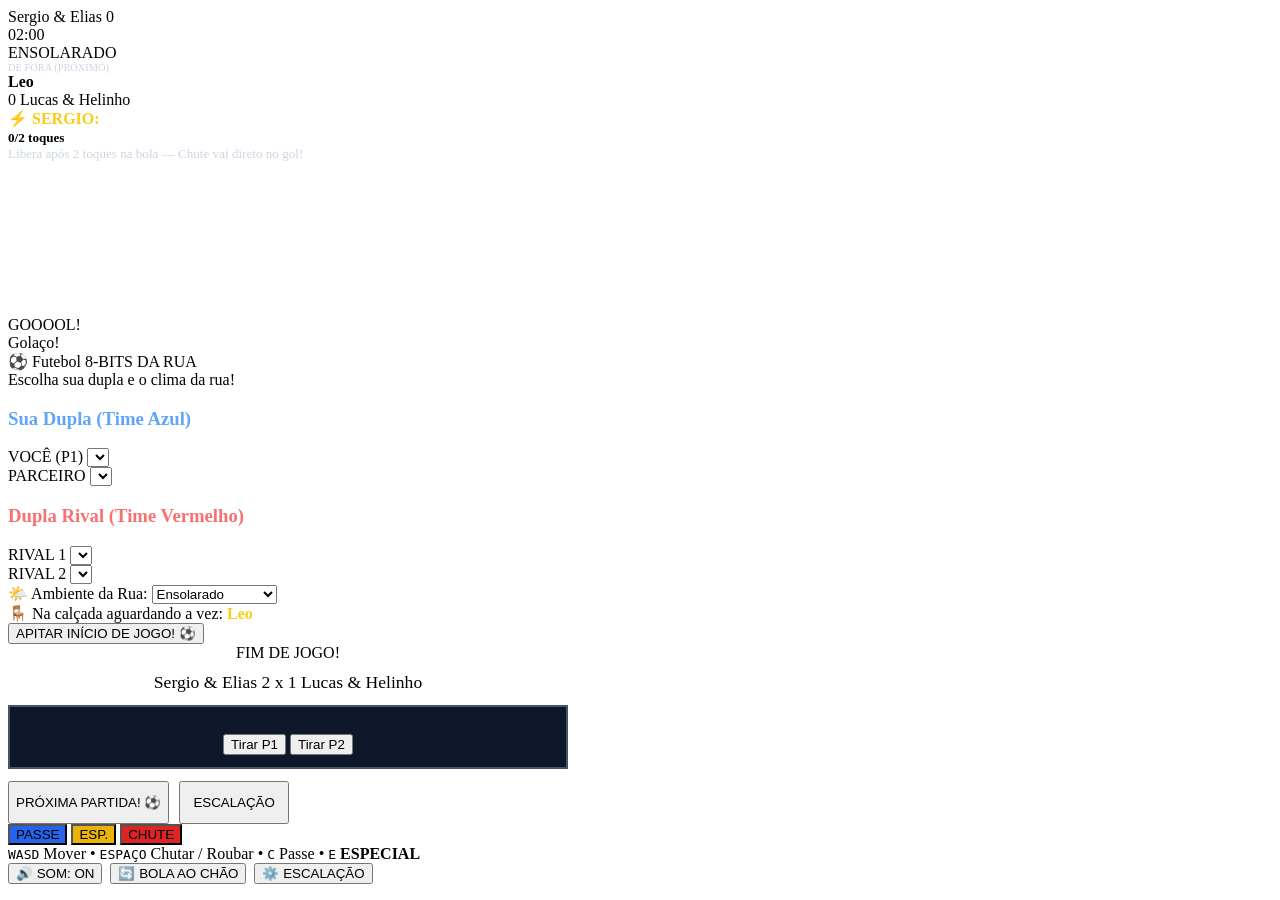
==== commit 5cfc5be6: "new home" ====
--- a/src/main/resources/META-INF/resources/index.html
+++ b/src/main/resources/META-INF/resources/index.html
@@ -1,1921 +1,169 @@
 <!DOCTYPE html>
 <html lang="pt-BR">
 <head>
-    <meta charset="UTF-8">
-    <meta name="viewport" content="width=device-width, initial-scale=1.0, maximum-scale=1.0, user-scalable=no">
-    <title>Pelada dos Crias - Futebol de Dupla 2x2</title>
-    <link rel="preconnect" href="https://fonts.googleapis.com">
-    <link rel="preconnect" href="https://fonts.gstatic.com" crossorigin>
-    <link href="https://fonts.googleapis.com/css2?family=Chakra+Petch:ital,wght@0,600;0,700;1,700&family=Inter:wght@400;600;800&display=swap" rel="stylesheet">
-
-    <style>
-        :root {
-            --bg-dark: #0f172a;
-            --panel-bg: rgba(30, 41, 59, 0.92);
-            --accent-gold: #facc15;
-            --accent-green: #22c55e;
-            --team-blue: #3b82f6;
-            --team-red: #ef4444;
-            --text-light: #f8fafc;
-            --text-muted: #94a3b8;
-        }
-
-        * {
-            box-sizing: border-box;
-            margin: 0;
-            padding: 0;
-            user-select: none;
-            -webkit-user-select: none;
-        }
-
-        body {
-            background-color: var(--bg-dark);
-            background-image: radial-gradient(circle at 50% 0%, #1e293b 0%, #090d16 100%);
-            color: var(--text-light);
-            font-family: 'Inter', sans-serif;
-            min-height: 100vh;
-            display: flex;
-            flex-direction: column;
-            align-items: center;
-            justify-content: center;
-            overflow-x: hidden;
-            padding: 12px;
-        }
-
-        h1, h2, .arcade-font {
-            font-family: 'Chakra Petch', sans-serif;
-            text-transform: uppercase;
-        }
-
-        .app-container {
-            width: 100%;
-            max-width: 1040px;
-            display: flex;
-            flex-direction: column;
-            align-items: center;
-            gap: 12px;
-        }
-
-        /* Placar Superior */
-        .scoreboard-bar {
-            width: 100%;
-            background: var(--panel-bg);
-            border: 2px solid #334155;
-            border-radius: 16px;
-            padding: 10px 20px;
-            display: flex;
-            align-items: center;
-            justify-content: space-between;
-            box-shadow: 0 10px 25px rgba(0, 0, 0, 0.5);
-            backdrop-filter: blur(8px);
-            gap: 10px;
-            flex-wrap: wrap;
-        }
-
-        .team-score-box {
-            display: flex;
-            align-items: center;
-            gap: 10px;
-            font-family: 'Chakra Petch', sans-serif;
-        }
-
-        .team-badge {
-            width: 16px;
-            height: 16px;
-            border-radius: 50%;
-            border: 2px solid #fff;
-            box-shadow: 0 0 8px rgba(255,255,255,0.4);
-        }
-
-        .team-name-label {
-            font-size: 1.05rem;
-            font-weight: 700;
-            letter-spacing: 0.5px;
-        }
-
-        .score-number {
-            font-size: 2rem;
-            font-weight: 700;
-            background: #0f172a;
-            padding: 2px 14px;
-            border-radius: 10px;
-            border: 1px solid #334155;
-            color: var(--accent-gold);
-            min-width: 52px;
-            text-align: center;
-        }
-
-        .center-hud {
-            display: flex;
-            align-items: center;
-            gap: 12px;
-        }
-
-        .timer-box {
-            display: flex;
-            flex-direction: column;
-            align-items: center;
-            background: #0f172a;
-            padding: 5px 18px;
-            border-radius: 12px;
-            border: 1px solid #475569;
-        }
-
-        .timer-value {
-            font-family: 'Chakra Petch', sans-serif;
-            font-size: 1.55rem;
-            font-weight: 700;
-            color: #fff;
-        }
-
-        .timer-value.golden-goal {
-            color: #facc15;
-            animation: pulseText 1s infinite alternate;
-        }
-
-        @keyframes pulseText {
-            from { opacity: 0.75; }
-            to { opacity: 1; }
-        }
-
-        .timer-sub {
-            font-size: 0.68rem;
-            color: var(--text-muted);
-            text-transform: uppercase;
-            letter-spacing: 1px;
-        }
-
-        .next-up-pill {
-            background: rgba(250, 204, 21, 0.14);
-            border: 1px solid rgba(250, 204, 21, 0.45);
-            color: #fde047;
-            padding: 6px 12px;
-            border-radius: 10px;
-            font-size: 0.82rem;
-            font-weight: 700;
-            display: flex;
-            flex-direction: column;
-            align-items: center;
-        }
-
-        .next-up-pill span.label {
-            font-size: 0.65rem;
-            color: #cbd5e1;
-            text-transform: uppercase;
-        }
-
-        /* Área do Jogo */
-        .game-wrapper {
-            position: relative;
-            width: 100%;
-            aspect-ratio: 16 / 9;
-            max-height: 68vh;
-            border-radius: 18px;
-            overflow: hidden;
-            border: 4px solid #334155;
-            box-shadow: 0 20px 50px rgba(0, 0, 0, 0.75);
-            background: #15803d;
-        }
-
-        canvas {
-            display: block;
-            width: 100%;
-            height: 100%;
-        }
-
-        /* Overlays */
-        .overlay {
-            position: absolute;
-            inset: 0;
-            background: rgba(15, 23, 42, 0.90);
-            backdrop-filter: blur(6px);
-            display: flex;
-            flex-direction: column;
-            align-items: center;
-            justify-content: center;
-            padding: 18px;
-            z-index: 20;
-            overflow-y: auto;
-        }
-
-        .hidden {
-            display: none !important;
-        }
-
-        .lobby-card {
-            background: #1e293b;
-            border: 2px solid #475569;
-            border-radius: 20px;
-            padding: 22px;
-            width: 100%;
-            max-width: 780px;
-            box-shadow: 0 25px 50px -12px rgba(0, 0, 0, 0.6);
-        }
-
-        .lobby-header {
-            text-align: center;
-            margin-bottom: 16px;
-        }
-
-        .lobby-header h1 {
-            font-size: clamp(1.5rem, 3.2vw, 2.3rem);
-            color: var(--accent-gold);
-            text-shadow: 0 3px 0 #b45309;
-            letter-spacing: 1px;
-        }
-
-        .lobby-header p {
-            color: var(--text-muted);
-            font-size: 0.9rem;
-            margin-top: 4px;
-        }
-
-        .teams-grid {
-            display: grid;
-            grid-template-columns: 1fr 1fr;
-            gap: 14px;
-            margin-bottom: 14px;
-        }
-
-        @media (max-width: 640px) {
-            .teams-grid {
-                grid-template-columns: 1fr;
-            }
-        }
-
-        .team-config-card {
-            background: #0f172a;
-            border-radius: 14px;
-            padding: 14px;
-            border: 1px solid #334155;
-        }
-
-        .team-config-card h3 {
-            font-family: 'Chakra Petch', sans-serif;
-            font-size: 1.05rem;
-            margin-bottom: 10px;
-            display: flex;
-            align-items: center;
-            justify-content: space-between;
-        }
-
-        .player-input-row {
-            display: flex;
-            align-items: center;
-            gap: 8px;
-            margin-bottom: 10px;
-        }
-
-        .player-input-row:last-child {
-            margin-bottom: 0;
-        }
-
-        .player-role-tag {
-            font-size: 0.72rem;
-            font-weight: 700;
-            padding: 5px 8px;
-            border-radius: 6px;
-            background: #1e293b;
-            color: #cbd5e1;
-            min-width: 68px;
-            text-align: center;
-        }
-
-        .friend-select {
-            flex: 1;
-            background: #1e293b;
-            border: 1px solid #475569;
-            border-radius: 8px;
-            padding: 8px 10px;
-            color: #fff;
-            font-family: 'Inter', sans-serif;
-            font-size: 0.95rem;
-            font-weight: 700;
-            outline: none;
-            cursor: pointer;
-        }
-
-        .friend-select:focus {
-            border-color: var(--accent-gold);
-        }
-
-        input[type="color"] {
-            width: 34px;
-            height: 34px;
-            border: none;
-            border-radius: 8px;
-            background: transparent;
-            cursor: pointer;
-        }
-
-        .bench-banner {
-            background: rgba(250, 204, 21, 0.12);
-            border: 1px dashed #facc15;
-            border-radius: 12px;
-            padding: 10px 16px;
-            margin-bottom: 14px;
-            display: flex;
-            align-items: center;
-            justify-content: space-between;
-            flex-wrap: wrap;
-            gap: 8px;
-        }
-
-        .bench-banner strong {
-            color: #fde047;
-            font-family: 'Chakra Petch', sans-serif;
-            font-size: 1.15rem;
-        }
-
-        .options-row {
-            display: flex;
-            flex-wrap: wrap;
-            align-items: center;
-            justify-content: space-between;
-            gap: 10px;
-            background: #0f172a;
-            padding: 10px 14px;
-            border-radius: 12px;
-            border: 1px solid #334155;
-            margin-bottom: 16px;
-        }
-
-        .option-group {
-            display: flex;
-            align-items: center;
-            gap: 6px;
-            font-size: 0.85rem;
-            font-weight: 600;
-        }
-
-        select.opt-select {
-            background: #1e293b;
-            color: #fff;
-            border: 1px solid #475569;
-            padding: 6px 9px;
-            border-radius: 8px;
-            font-weight: 600;
-            cursor: pointer;
-        }
-
-        .btn-primary {
-            width: 100%;
-            padding: 13px 22px;
-            font-family: 'Chakra Petch', sans-serif;
-            font-size: 1.25rem;
-            font-weight: 700;
-            text-transform: uppercase;
-            letter-spacing: 1px;
-            color: #0f172a;
-            background: linear-gradient(180deg, #fde047 0%, #eab308 100%);
-            border: none;
-            border-radius: 12px;
-            cursor: pointer;
-            box-shadow: 0 5px 0 #a16207, 0 10px 20px rgba(234, 179, 8, 0.3);
-            transition: transform 0.1s;
-        }
-
-        .btn-primary:hover {
-            filter: brightness(1.05);
-        }
-
-        .btn-primary:active {
-            transform: translateY(3px);
-            box-shadow: 0 2px 0 #a16207;
-        }
-
-        .swap-choice-grid {
-            display: grid;
-            grid-template-columns: 1fr 1fr;
-            gap: 12px;
-            margin-top: 12px;
-            margin-bottom: 14px;
-        }
-
-        .btn-swap-choice {
-            background: #0f172a;
-            border: 2px solid #ef4444;
-            color: #fff;
-            padding: 14px 10px;
-            border-radius: 12px;
-            font-family: 'Chakra Petch', sans-serif;
-            font-size: 1.1rem;
-            font-weight: 700;
-            cursor: pointer;
-            transition: all 0.15s;
-        }
-
-        .btn-swap-choice:hover {
-            background: #ef4444;
-            color: #0f172a;
-            transform: translateY(-2px);
-        }
-
-        .controls-bar {
-            width: 100%;
-            display: flex;
-            flex-wrap: wrap;
-            align-items: center;
-            justify-content: space-between;
-            gap: 10px;
-            background: var(--panel-bg);
-            padding: 10px 18px;
-            border-radius: 14px;
-            border: 1px solid #334155;
-            font-size: 0.85rem;
-        }
-
-        .key-hints {
-            display: flex;
-            flex-wrap: wrap;
-            gap: 14px;
-            color: #cbd5e1;
-        }
-
-        kbd {
-            background: #0f172a;
-            border: 1px solid #475569;
-            border-bottom-width: 3px;
-            border-radius: 5px;
-            padding: 2px 6px;
-            font-family: 'Chakra Petch', sans-serif;
-            font-weight: 700;
-            color: var(--accent-gold);
-            font-size: 0.8rem;
-        }
-
-        .action-buttons {
-            display: flex;
-            gap: 8px;
-        }
-
-        .btn-small {
-            background: #334155;
-            color: #fff;
-            border: 1px solid #475569;
-            padding: 7px 14px;
-            border-radius: 8px;
-            font-weight: 600;
-            font-size: 0.82rem;
-            cursor: pointer;
-            transition: background 0.2s;
-        }
-
-        .btn-small:hover {
-            background: #475569;
-        }
-
-        .goal-banner {
-            position: absolute;
-            inset: 0;
-            display: flex;
-            flex-direction: column;
-            align-items: center;
-            justify-content: center;
-            pointer-events: none;
-            z-index: 15;
-            animation: popIn 0.35s cubic-bezier(0.175, 0.885, 0.32, 1.275);
-        }
-
-        .goal-text {
-            font-family: 'Chakra Petch', sans-serif;
-            font-size: clamp(3.5rem, 9vw, 6.5rem);
-            font-weight: 700;
-            font-style: italic;
-            color: #fde047;
-            text-shadow: 0 6px 0 #b45309, 0 15px 30px rgba(0,0,0,0.8);
-            letter-spacing: 4px;
-        }
-
-        .goal-scorer {
-            background: rgba(15, 23, 42, 0.9);
-            border: 2px solid #fde047;
-            padding: 6px 20px;
-            border-radius: 999px;
-            font-weight: 700;
-            font-size: 1.1rem;
-            color: #fff;
-            margin-top: -6px;
-        }
-
-        @keyframes popIn {
-            0% { transform: scale(0.3); opacity: 0; }
-            100% { transform: scale(1); opacity: 1; }
-        }
-
-        .mobile-controls {
-            display: none;
-            width: 100%;
-            justify-content: space-between;
-            align-items: center;
-            padding: 8px 12px;
-            margin-top: 4px;
-        }
-
-        @media (pointer: coarse) {
-            .mobile-controls { display: flex; }
-            .key-hints { display: none; }
-        }
-
-        .joystick-zone {
-            width: 110px;
-            height: 110px;
-            background: rgba(255, 255, 255, 0.08);
-            border: 2px solid rgba(255, 255, 255, 0.25);
-            border-radius: 50%;
-            position: relative;
-            touch-action: none;
-        }
-
-        .joystick-knob {
-            width: 44px;
-            height: 44px;
-            background: var(--accent-gold);
-            border-radius: 50%;
-            position: absolute;
-            top: 50%;
-            left: 50%;
-            transform: translate(-50%, -50%);
-            box-shadow: 0 4px 10px rgba(0,0,0,0.5);
-        }
-
-        .touch-kick-btn {
-            width: 88px;
-            height: 88px;
-            border-radius: 50%;
-            background: linear-gradient(180deg, #ef4444 0%, #b91c1c 100%);
-            border: 3px solid #fca5a5;
-            color: white;
-            font-family: 'Chakra Petch', sans-serif;
-            font-weight: 700;
-            font-size: 1.1rem;
-            box-shadow: 0 6px 0 #7f1d1d;
-            touch-action: none;
-        }
-
-        .touch-kick-btn:active {
-            transform: translateY(4px);
-            box-shadow: 0 2px 0 #7f1d1d;
-        }
-    </style>
+  <meta charset="UTF-8">
+  <meta name="viewport" content="width=device-width, initial-scale=1.0, maximum-scale=1.0, user-scalable=no">
+  <title>Futebol a Banca 8 - Futebol de Rua 2x2</title>
+  <link rel="preconnect" href="https://fonts.googleapis.com">
+  <link rel="preconnect" href="https://fonts.gstatic.com" crossorigin>
+  <link href="https://fonts.googleapis.com/css2?family=Press+Start+2P&family=Chakra+Petch:wght@600;700&display=swap" rel="stylesheet">
+  <link rel="stylesheet" href="/css/game.css">
 </head>
 <body>
 
 <div class="app-container">
-    <!-- Barra Superior de Placar e Tempo -->
-    <div class="scoreboard-bar">
-        <div class="team-score-box">
-            <span class="team-badge" id="hudBlueBadge" style="background: #2563eb;"></span>
-            <span class="team-name-label" id="hudBlueNames">Sergio & Elias</span>
-            <span class="score-number" id="scoreBlue">0</span>
+  <!-- Placar Superior -->
+  <div class="scoreboard-bar">
+    <div class="team-hud">
+      <span class="team-tag" style="background: #3b82f6;"></span>
+      <span class="team-names" id="hudBlueNames">Sergio & Elias</span>
+      <span class="score-box" id="scoreBlue">0</span>
+    </div>
+
+    <div class="center-hud">
+      <div class="timer-panel">
+        <div class="timer-digits" id="matchTimer">02:00</div>
+        <div class="timer-label" id="timerSubLabel">ENSOLARADO</div>
+      </div>
+      <div class="bench-pill">
+        <div style="font-size:0.65rem; color:#cbd5e1;">DE FORA (PRÓXIMO)</div>
+        <strong id="hudBenchName">Leo</strong>
+      </div>
+    </div>
+
+    <div class="team-hud">
+      <span class="score-box" id="scoreRed">0</span>
+      <span class="team-names" id="hudRedNames">Lucas & Helinho</span>
+      <span class="team-tag" style="background: #ef4444;"></span>
+    </div>
+  </div>
+
+  <!-- Barra de Status do Especial do Jogador Controlado -->
+  <div class="special-hud-bar">
+    <div class="energy-meter-wrap">
+      <span style="font-weight:700; color:#facc15;" id="p1HudTitle">⚡ SERGIO:</span>
+      <div class="energy-bar-bg">
+        <div class="energy-bar-fill" id="p1EnergyFill"></div>
+      </div>
+      <span style="font-size:0.82rem; font-weight:700;" id="p1SpecialStatus">0/2 toques</span>
+    </div>
+    <div style="font-size:0.82rem; color:#cbd5e1;" id="p1SpecialDesc">
+      Libera após 2 toques na bola — Chute vai direto no gol!
+    </div>
+  </div>
+
+  <!-- Campo 2D 8-Bits -->
+  <div class="game-wrapper">
+    <canvas id="gameCanvas"></canvas>
+
+    <!-- Banner de Gol e Comemoração -->
+    <div id="goalBanner" class="goal-overlay hidden">
+      <div class="goal-title">GOOOOL!</div>
+      <div class="goal-sub" id="goalScorerLabel">Golaço!</div>
+    </div>
+
+    <!-- Tela de Seleção (Lobby 8-Bits) -->
+    <div id="lobbyOverlay" class="overlay">
+      <div class="arcade-card">
+        <div class="arcade-title">⚽ Futebol 8-BITS DA RUA</div>
+        <div class="arcade-sub">Escolha sua dupla e o clima da rua!</div>
+
+        <!-- Seleção das Duplas -->
+        <div class="teams-setup">
+          <div class="team-box">
+            <h3 style="color:#60a5fa;">Sua Dupla (Time Azul)</h3>
+            <div class="select-row">
+              <span class="role-badge">VOCÊ (P1)</span>
+              <select id="p1Select"></select>
+            </div>
+            <div class="select-row">
+              <span class="role-badge">PARCEIRO</span>
+              <select id="p2Select"></select>
+            </div>
+          </div>
+
+          <div class="team-box">
+            <h3 style="color:#f87171;">Dupla Rival (Time Vermelho)</h3>
+            <div class="select-row">
+              <span class="role-badge">RIVAL 1</span>
+              <select id="p3Select"></select>
+            </div>
+            <div class="select-row">
+              <span class="role-badge">RIVAL 2</span>
+              <select id="p4Select"></select>
+            </div>
+          </div>
         </div>
 
-        <div class="center-hud">
-            <div class="timer-box">
-                <span class="timer-value" id="matchTimer">02:00</span>
-                <span class="timer-sub" id="matchStatusText">CAMPINHO GRAMADO</span>
-            </div>
-
-            <div class="next-up-pill" title="Aguardando a partida terminar para entrar">
-                <span class="label">⏳ Próximo (De fora)</span>
-                <span id="hudBenchName">Leo</span>
-            </div>
+        <!-- Escolha do Ambiente / Clima -->
+        <div class="weather-setup">
+          <label for="weatherSelect">🌤️ Ambiente da Rua:</label>
+          <select id="weatherSelect">
+            <option value="sunny" selected>Ensolarado</option>
+            <option value="day_rain">Chuva de Dia</option>
+            <option value="night">Noite</option>
+            <option value="night_rain">Noite com Chuva</option>
+          </select>
         </div>
 
-        <div class="team-score-box">
-            <span class="score-number" id="scoreRed">0</span>
-            <span class="team-name-label" id="hudRedNames">Lucas & Helinho</span>
-            <span class="team-badge" id="hudRedBadge" style="background: #dc2626;"></span>
+        <div class="bench-notice">
+          🪑 Na calçada aguardando a vez: <strong id="lobbyBenchName" style="color:#facc15;">Leo</strong>
         </div>
+
+        <button class="btn-arcade" id="startBtn">APITAR INÍCIO DE JOGO! ⚽</button>
+      </div>
     </div>
 
-    <!-- Container do Campo 2D -->
-    <div class="game-wrapper" id="gameWrapper">
-        <canvas id="pitchCanvas"></canvas>
+    <!-- Tela de Fim de Jogo e Troca dos 5 Amigos -->
+    <div id="gameOverOverlay" class="overlay hidden">
+      <div class="arcade-card" style="max-width: 560px; text-align: center;">
+        <div class="arcade-title" id="endTitle">FIM DE JOGO!</div>
+        <p style="font-size: 1.1rem; margin: 10px 0;" id="endScoreText">Sergio & Elias 2 x 1 Lucas & Helinho</p>
 
-        <!-- Animação de GOL -->
-        <div id="goalBanner" class="goal-banner hidden">
-            <div class="goal-text">GOOOOL!</div>
-            <div class="goal-scorer" id="goalScorerText">Golaço!</div>
+        <div id="swapPanel" style="background:#0f172a; border:2px solid #475569; padding:12px; margin:12px 0;">
+          <p id="swapMessage" style="font-size:0.95rem; line-height:1.4;"></p>
+          <div id="loseButtons" class="swap-grid hidden">
+            <button class="btn-kickout" id="btnRemoveP1">Tirar P1</button>
+            <button class="btn-kickout" id="btnRemoveP2">Tirar P2</button>
+          </div>
         </div>
 
-        <!-- Tela Inicial / Lobby de Escalação dos 5 Amigos -->
-        <div id="lobbyOverlay" class="overlay">
-            <div class="lobby-card">
-                <div class="lobby-header">
-                    <h1>⚽ Futebol da BANCA (5 Amigos)</h1>
-                    <p>Monte sua dupla e a dupla rival — quem sobrar aguarda para entrar!</p>
-                </div>
+        <div style="display:flex; gap:10px;">
+          <button class="btn-arcade" id="nextMatchBtn">PRÓXIMA PARTIDA! ⚽</button>
+          <button class="btn-mini" id="backLobbyBtn" style="padding:12px;">ESCALAÇÃO</button>
+        </div>
+      </div>
+    </div>
+  </div>
 
-                <div class="teams-grid">
-                    <!-- Configuração Time 1 (Sua Dupla) -->
-                    <div class="team-config-card">
-                        <h3 style="color: #60a5fa;">
-                            <span>Sua Dupla (Casa)</span>
-                            <input type="color" id="blueColorInput" value="#2563eb" title="Cor da camisa">
-                        </h3>
-                        <div class="player-input-row">
-                            <span class="player-role-tag">VOCÊ (P1)</span>
-                            <select class="friend-select" id="p1Select"></select>
-                        </div>
-                        <div class="player-input-row">
-                            <span class="player-role-tag" id="p2RoleLabel">PARCEIRO</span>
-                            <select class="friend-select" id="p2Select"></select>
-                        </div>
-                    </div>
+  <!-- Controles Touch Celular -->
+  <div class="mobile-pad">
+    <div class="joy-base" id="joyBase">
+      <div class="joy-stick" id="joyStick"></div>
+    </div>
+    <div class="mobile-btns">
+      <button class="m-btn" id="mPassBtn" style="background:#2563eb;">PASSE</button>
+      <button class="m-btn" id="mSpecBtn" style="background:#eab308; color:#000;">ESP.</button>
+      <button class="m-btn" id="mKickBtn" style="background:#dc2626;">CHUTE</button>
+    </div>
+  </div>
 
-                    <!-- Configuração Time 2 (Adversários) -->
-                    <div class="team-config-card">
-                        <h3 style="color: #f87171;">
-                            <span>Dupla Rival (Visitante)</span>
-                            <input type="color" id="redColorInput" value="#dc2626" title="Cor da camisa">
-                        </h3>
-                        <div class="player-input-row">
-                            <span class="player-role-tag">RIVAL 1</span>
-                            <select class="friend-select" id="p3Select"></select>
-                        </div>
-                        <div class="player-input-row">
-                            <span class="player-role-tag">RIVAL 2</span>
-                            <select class="friend-select" id="p4Select"></select>
-                        </div>
-                    </div>
-                </div>
-
-                <!-- Destaque de quem ficou de fora -->
-                <div class="bench-banner">
-                    <span>🪑 Aguardando de fora (próximo a entrar):</span>
-                    <strong id="lobbyBenchName">Leo</strong>
-                </div>
-
-                <!-- Opções da Partida -->
-                <div class="options-row">
-                    <div class="option-group">
-                        <label for="gameModeSelect">Modo:</label>
-                        <select class="opt-select" id="gameModeSelect">
-                            <option value="1p">1 Jogador + Parceiro IA vs 2 IAs</option>
-                            <option value="2p">2 Jogadores no Teclado (Co-op)</option>
-                        </select>
-                    </div>
-
-                    <div class="option-group">
-                        <label for="durationSelect">Tempo:</label>
-                        <select class="opt-select" id="durationSelect">
-                            <option value="60">1:00 min</option>
-                            <option value="90">1:30 min</option>
-                            <option value="120" selected>2:00 min</option>
-                            <option value="180">3:00 min</option>
-                        </select>
-                    </div>
-
-                    <div class="option-group">
-                        <label for="pitchStyleSelect">Campinho:</label>
-                        <select class="opt-select" id="pitchStyleSelect">
-                            <option value="grass">Grama Clássica</option>
-                            <option value="street">Quadra de Rua (Cimento)</option>
-                        </select>
-                    </div>
-                </div>
-
-                <button class="btn-primary" id="startMatchBtn">Apitar Início de Jogo! ⚽</button>
-            </div>
-        </div>
-
-        <!-- Tela de Fim de Jogo e Regra de Troca -->
-        <div id="gameOverOverlay" class="overlay hidden">
-            <div class="lobby-card" style="text-align: center; max-width: 560px;">
-                <h2 style="font-size: 2rem; color: var(--accent-gold); margin-bottom: 6px;" id="winnerHeadline">FIM DE PAPO!</h2>
-                <p style="color: #cbd5e1; font-size: 1.05rem; margin-bottom: 14px;" id="finalScoreSummary">Placar Final: 3 x 2</p>
-
-                <div style="background: #0f172a; padding: 12px; border-radius: 12px; border: 1px solid #334155; margin-bottom: 14px;">
-                    <div style="font-size: 0.78rem; color: var(--text-muted); margin-bottom: 2px;">CRAQUE DA PARTIDA (ARTILHEIRO)</div>
-                    <div style="font-family: 'Chakra Petch', sans-serif; font-size: 1.3rem; color: #fde047; font-weight: 700;" id="mvpDisplay">Sergio (2 gols)</div>
-                </div>
-
-                <!-- Painel Dinâmico de Troca (Sua Dupla Perdeu vs Sua Dupla Ganhou) -->
-                <div id="rotationBox" style="background: #0f172a; padding: 14px; border-radius: 12px; border: 1px solid #475569; margin-bottom: 16px;">
-                    <p id="rotationInstruction" style="font-size: 0.95rem; color: #f8fafc; font-weight: 600;"></p>
-
-                    <!-- Botões exibidos SOMENTE quando sua dupla perde -->
-                    <div id="userLoseChoiceButtons" class="swap-choice-grid hidden">
-                        <button class="btn-swap-choice" id="kickOutP1Btn">Tirar Sergio</button>
-                        <button class="btn-swap-choice" id="kickOutP2Btn">Tirar Elias</button>
-                    </div>
-                </div>
-
-                <div style="display: flex; gap: 12px;">
-                    <button class="btn-primary" id="nextMatchBtn">Próxima Partida! ⚽</button>
-                    <button class="btn-small" id="backToLobbyBtn" style="padding: 14px 16px; font-size: 0.95rem;">Escalação</button>
-                </div>
-            </div>
-        </div>
+  <!-- Rodapé de Controles -->
+  <div class="controls-footer">
+    <div class="desktop-hints">
+      <kbd>W</kbd><kbd>A</kbd><kbd>S</kbd><kbd>D</kbd> Mover •
+      <kbd>ESPAÇO</kbd> Chutar / Roubar •
+      <kbd>C</kbd> Passe •
+      <kbd>E</kbd> <strong>ESPECIAL</strong>
     </div>
-
-    <!-- Controles Touch (Celular) -->
-    <div class="mobile-controls">
-        <div class="joystick-zone" id="joystickZone">
-            <div class="joystick-knob" id="joystickKnob"></div>
-        </div>
-        <button class="touch-kick-btn" id="touchKickBtn">CHUTAR!</button>
+    <div style="display:flex; gap:8px;">
+      <button class="btn-mini" id="soundBtn">🔊 SOM: ON</button>
+      <button class="btn-mini" id="ballDropBtn">🔄 BOLA AO CHÃO</button>
+      <button class="btn-mini" id="lobbyBtn">⚙️ ESCALAÇÃO</button>
     </div>
-
-    <!-- Barra Inferior -->
-    <div class="controls-bar">
-        <div class="key-hints" id="keyHintsText">
-            <span><strong>P1:</strong> <kbd>W</kbd><kbd>A</kbd><kbd>S</kbd><kbd>D</kbd> Mover • <kbd>ESPAÇO</kbd> Chutar / Carrinho</span>
-            <span id="p2HintSpan" class="hidden"><strong>P2:</strong> <kbd>SETAS</kbd> Mover • <kbd>ENTER</kbd> Chutar</span>
-        </div>
-
-        <div class="action-buttons">
-            <button class="btn-small" id="toggleSoundBtn">🔊 Som: ON</button>
-            <button class="btn-small" id="resetBallBtn" title="Caso a bola prenda">🔄 Bola ao Chão</button>
-            <button class="btn-small" id="openLobbyBtn">⚙️ Escalação</button>
-        </div>
-    </div>
+  </div>
 </div>
 
-<script>
-    // ==========================================
-    // 1. LISTA OFICIAL DOS 5 AMIGOS
-    // ==========================================
-    const FRIENDS_LIST = ['Sergio', 'Elias', 'Lucas', 'Helinho', 'Leo'];
-
-    const FRIEND_NUMBERS = {
-        'Sergio': 10,
-        'Elias': 7,
-        'Lucas': 9,
-        'Helinho': 11,
-        'Leo': 8
-    };
-
-    // ==========================================
-    // 2. SINTETIZADOR DE ÁUDIO (Web Audio API)
-    // ==========================================
-    class SoundFX {
-        constructor() {
-            this.ctx = null;
-            this.muted = false;
-        }
-
-        init() {
-            if (!this.ctx) {
-                const AudioContext = window.AudioContext || window.webkitAudioContext;
-                this.ctx = new AudioContext();
-            }
-            if (this.ctx.state === 'suspended') {
-                this.ctx.resume();
-            }
-        }
-
-        playKick(power = 1) {
-            if (this.muted) return;
-            this.init();
-            const osc = this.ctx.createOscillator();
-            const gain = this.ctx.createGain();
-            osc.type = 'triangle';
-            osc.frequency.setValueAtTime(140 * power, this.ctx.currentTime);
-            osc.frequency.exponentialRampToValueAtTime(38, this.ctx.currentTime + 0.14);
-
-            gain.gain.setValueAtTime(0.45, this.ctx.currentTime);
-            gain.gain.exponentialRampToValueAtTime(0.01, this.ctx.currentTime + 0.14);
-
-            osc.connect(gain);
-            gain.connect(this.ctx.destination);
-            osc.start();
-            osc.stop(this.ctx.currentTime + 0.15);
-        }
-
-        playPostHit() {
-            if (this.muted) return;
-            this.init();
-            const osc = this.ctx.createOscillator();
-            const gain = this.ctx.createGain();
-            osc.type = 'sine';
-            osc.frequency.setValueAtTime(520, this.ctx.currentTime);
-            osc.frequency.exponentialRampToValueAtTime(210, this.ctx.currentTime + 0.25);
-
-            gain.gain.setValueAtTime(0.35, this.ctx.currentTime);
-            gain.gain.exponentialRampToValueAtTime(0.01, this.ctx.currentTime + 0.25);
-
-            osc.connect(gain);
-            gain.connect(this.ctx.destination);
-            osc.start();
-            osc.stop(this.ctx.currentTime + 0.26);
-        }
-
-        playWhistle(long = false) {
-            if (this.muted) return;
-            this.init();
-            const duration = long ? 0.65 : 0.28;
-            const osc = this.ctx.createOscillator();
-            const lfo = this.ctx.createOscillator();
-            const lfoGain = this.ctx.createGain();
-            const mainGain = this.ctx.createGain();
-
-            osc.type = 'sine';
-            osc.frequency.setValueAtTime(2850, this.ctx.currentTime);
-
-            lfo.frequency.setValueAtTime(38, this.ctx.currentTime);
-            lfoGain.gain.setValueAtTime(120, this.ctx.currentTime);
-
-            lfo.connect(lfoGain);
-            lfoGain.connect(osc.frequency);
-
-            mainGain.gain.setValueAtTime(0.22, this.ctx.currentTime);
-            mainGain.gain.exponentialRampToValueAtTime(0.01, this.ctx.currentTime + duration);
-
-            osc.connect(mainGain);
-            mainGain.connect(this.ctx.destination);
-
-            osc.start();
-            lfo.start();
-            osc.stop(this.ctx.currentTime + duration);
-            lfo.stop(this.ctx.currentTime + duration);
-        }
-
-        playGoalCheer() {
-            if (this.muted) return;
-            this.init();
-            const notes = [261.63, 329.63, 392.00, 523.25];
-            notes.forEach((freq, idx) => {
-                const osc = this.ctx.createOscillator();
-                const gain = this.ctx.createGain();
-                osc.type = 'sawtooth';
-                osc.frequency.setValueAtTime(freq, this.ctx.currentTime + idx * 0.06);
-
-                gain.gain.setValueAtTime(0.14, this.ctx.currentTime + idx * 0.06);
-                gain.gain.exponentialRampToValueAtTime(0.005, this.ctx.currentTime + 0.9);
-
-                osc.connect(gain);
-                gain.connect(this.ctx.destination);
-                osc.start(this.ctx.currentTime + idx * 0.06);
-                osc.stop(this.ctx.currentTime + 0.92);
-            });
-        }
-    }
-
-    const sfx = new SoundFX();
-
-    // ==========================================
-    // 3. CONFIGURAÇÃO E ESTADO DO JOGO
-    // ==========================================
-    const canvas = document.getElementById('pitchCanvas');
-    const ctx = canvas.getContext('2d');
-
-    const WORLD_W = 1200;
-    const WORLD_H = 675;
-    const PITCH_MARGIN_X = 75;
-    const PITCH_MARGIN_Y = 55;
-    const GOAL_WIDTH = 48;
-    const GOAL_HEIGHT = 175;
-
-    const state = {
-        screen: 'LOBBY',
-        mode: '1p',
-        pitchStyle: 'grass',
-        matchDuration: 120,
-        timeLeft: 120,
-        isGoldenGoal: false,
-        scoreBlue: 0,
-        scoreRed: 0,
-        blueColor: '#2563eb',
-        redColor: '#dc2626',
-        lineup: {
-            p1: 'Sergio',
-            p2: 'Elias',
-            p3: 'Lucas',
-            p4: 'Helinho',
-            bench: 'Leo'
-        },
-        swapResolved: false,
-        lastTouchPlayer: null,
-        goalTimer: 0,
-        particles: [],
-        keys: {},
-        touchVector: { x: 0, y: 0 },
-        touchKick: false
-    };
-
-    let players = [];
-    const ball = {
-        x: WORLD_W / 2,
-        y: WORLD_H / 2,
-        vx: 0,
-        vy: 0,
-        radius: 13,
-        spin: 0
-    };
-
-    // ==========================================
-    // 4. GERENCIAMENTO DOS SELETORES DOS 5 AMIGOS
-    // ==========================================
-    const selectIds = ['p1Select', 'p2Select', 'p3Select', 'p4Select'];
-
-    function initFriendSelects() {
-        const defaults = ['Sergio', 'Elias', 'Lucas', 'Helinho'];
-        selectIds.forEach((id, idx) => {
-            const sel = document.getElementById(id);
-            sel.innerHTML = '';
-            FRIENDS_LIST.forEach(friend => {
-                const opt = document.createElement('option');
-                opt.value = friend;
-                opt.textContent = friend;
-                if (friend === defaults[idx]) opt.selected = true;
-                sel.appendChild(opt);
-            });
-
-            sel.addEventListener('change', (e) => {
-                handleFriendSelectionChange(id, e.target.value);
-            });
-        });
-        syncLineupFromSelects();
-    }
-
-    function handleFriendSelectionChange(changedId, chosenName) {
-        // Se o nome escolhido já estava em outro seletor, troca automaticamente com quem ficou livre
-        const currentValues = selectIds.map(id => document.getElementById(id).value);
-        const missingFriend = FRIENDS_LIST.find(f => !currentValues.includes(f));
-
-        selectIds.forEach(id => {
-            if (id !== changedId && document.getElementById(id).value === chosenName && missingFriend) {
-                document.getElementById(id).value = missingFriend;
-            }
-        });
-
-        syncLineupFromSelects();
-    }
-
-    function syncLineupFromSelects() {
-        state.lineup.p1 = document.getElementById('p1Select').value;
-        state.lineup.p2 = document.getElementById('p2Select').value;
-        state.lineup.p3 = document.getElementById('p3Select').value;
-        state.lineup.p4 = document.getElementById('p4Select').value;
-
-        const active = [state.lineup.p1, state.lineup.p2, state.lineup.p3, state.lineup.p4];
-        state.lineup.bench = FRIENDS_LIST.find(f => !active.includes(f)) || 'Leo';
-
-        document.getElementById('lobbyBenchName').textContent = state.lineup.bench;
-        document.getElementById('hudBenchName').textContent = state.lineup.bench;
-    }
-
-    function syncSelectsFromLineup() {
-        document.getElementById('p1Select').value = state.lineup.p1;
-        document.getElementById('p2Select').value = state.lineup.p2;
-        document.getElementById('p3Select').value = state.lineup.p3;
-        document.getElementById('p4Select').value = state.lineup.p4;
-        document.getElementById('lobbyBenchName').textContent = state.lineup.bench;
-        document.getElementById('hudBenchName').textContent = state.lineup.bench;
-    }
-
-    // ==========================================
-    // 5. CRIAÇÃO DOS JOGADORES EM CAMPO
-    // ==========================================
-    function createPlayers() {
-        const { p1, p2, p3, p4, bench } = state.lineup;
-
-        state.blueColor = document.getElementById('blueColorInput').value;
-        state.redColor = document.getElementById('redColorInput').value;
-
-        document.getElementById('hudBlueNames').textContent = `${p1} & ${p2}`;
-        document.getElementById('hudRedNames').textContent = `${p3} & ${p4}`;
-        document.getElementById('hudBenchName').textContent = bench;
-        document.getElementById('hudBlueBadge').style.background = state.blueColor;
-        document.getElementById('hudRedBadge').style.background = state.redColor;
-
-        players = [
-            {
-                id: 1,
-                name: p1,
-                team: 'blue',
-                control: 'P1',
-                x: WORLD_W * 0.32,
-                y: WORLD_H * 0.35,
-                vx: 0,
-                vy: 0,
-                radius: 21,
-                kickCooldown: 0,
-                kickAnim: 0,
-                goals: 0,
-                number: FRIEND_NUMBERS[p1] || 10
-            },
-            {
-                id: 2,
-                name: p2,
-                team: 'blue',
-                control: state.mode === '2p' ? 'P2' : 'AI',
-                x: WORLD_W * 0.24,
-                y: WORLD_H * 0.68,
-                vx: 0,
-                vy: 0,
-                radius: 21,
-                kickCooldown: 0,
-                kickAnim: 0,
-                goals: 0,
-                number: FRIEND_NUMBERS[p2] || 7
-            },
-            {
-                id: 3,
-                name: p3,
-                team: 'red',
-                control: 'AI',
-                x: WORLD_W * 0.68,
-                y: WORLD_H * 0.35,
-                vx: 0,
-                vy: 0,
-                radius: 21,
-                kickCooldown: 0,
-                kickAnim: 0,
-                goals: 0,
-                number: FRIEND_NUMBERS[p3] || 9
-            },
-            {
-                id: 4,
-                name: p4,
-                team: 'red',
-                control: 'AI',
-                x: WORLD_W * 0.76,
-                y: WORLD_H * 0.68,
-                vx: 0,
-                vy: 0,
-                radius: 21,
-                kickCooldown: 0,
-                kickAnim: 0,
-                goals: 0,
-                number: FRIEND_NUMBERS[p4] || 11
-            }
-        ];
-    }
-
-    function resetPositionsAfterGoal(concedingTeam = null) {
-        ball.x = WORLD_W / 2;
-        ball.y = WORLD_H / 2;
-        ball.vx = 0;
-        ball.vy = 0;
-        state.lastTouchPlayer = null;
-
-        const spawns = [
-            { x: concedingTeam === 'blue' ? WORLD_W * 0.45 : WORLD_W * 0.32, y: WORLD_H * 0.48 },
-            { x: WORLD_W * 0.22, y: WORLD_H * 0.65 },
-            { x: concedingTeam === 'red' ? WORLD_W * 0.55 : WORLD_W * 0.68, y: WORLD_H * 0.48 },
-            { x: WORLD_W * 0.78, y: WORLD_H * 0.65 }
-        ];
-
-        players.forEach((p, idx) => {
-            p.x = spawns[idx].x;
-            p.y = spawns[idx].y;
-            p.vx = 0;
-            p.vy = 0;
-            p.kickCooldown = 0;
-        });
-    }
-
-    // ==========================================
-    // 6. CONTROLES (TECLADO E TOUCH)
-    // ==========================================
-    window.addEventListener('keydown', (e) => {
-        state.keys[e.code] = true;
-        if (['Space', 'ArrowUp', 'ArrowDown', 'ArrowLeft', 'ArrowRight'].includes(e.code)) {
-            if (state.screen === 'PLAYING') e.preventDefault();
-        }
-    });
-
-    window.addEventListener('keyup', (e) => {
-        state.keys[e.code] = false;
-    });
-
-    const joystickZone = document.getElementById('joystickZone');
-    const joystickKnob = document.getElementById('joystickKnob');
-    const touchKickBtn = document.getElementById('touchKickBtn');
-
-    joystickZone.addEventListener('touchmove', (e) => {
-        e.preventDefault();
-        const touch = e.touches[0];
-        const rect = joystickZone.getBoundingClientRect();
-        const centerX = rect.left + rect.width / 2;
-        const centerY = rect.top + rect.height / 2;
-        const maxDist = rect.width / 2 - 20;
-
-        let dx = touch.clientX - centerX;
-        let dy = touch.clientY - centerY;
-        const dist = Math.hypot(dx, dy);
-
-        if (dist > maxDist) {
-            dx = (dx / dist) * maxDist;
-            dy = (dy / dist) * maxDist;
-        }
-
-        joystickKnob.style.transform = `translate(calc(-50% + ${dx}px), calc(-50% + ${dy}px))`;
-        state.touchVector.x = dx / maxDist;
-        state.touchVector.y = dy / maxDist;
-    }, { passive: false });
-
-    joystickZone.addEventListener('touchend', () => {
-        joystickKnob.style.transform = 'translate(-50%, -50%)';
-        state.touchVector.x = 0;
-        state.touchVector.y = 0;
-    });
-
-    touchKickBtn.addEventListener('touchstart', (e) => {
-        e.preventDefault();
-        state.touchKick = true;
-    }, { passive: false });
-
-    touchKickBtn.addEventListener('touchend', () => {
-        state.touchKick = false;
-    });
-
-    // ==========================================
-    // 7. INTELIGÊNCIA ARTIFICIAL
-    // ==========================================
-    function getAIInput(player) {
-        const isBlue = player.team === 'blue';
-        const opponentGoalX = isBlue ? (WORLD_W - PITCH_MARGIN_X) : PITCH_MARGIN_X;
-        const ownGoalX = isBlue ? PITCH_MARGIN_X : (WORLD_W - PITCH_MARGIN_X);
-        const goalCenterY = WORLD_H / 2;
-
-        let targetX = ball.x;
-        let targetY = ball.y;
-        let wantsKick = false;
-
-        const teammate = players.find(p => p.team === player.team && p.id !== player.id);
-        const distSelfToBall = Math.hypot(ball.x - player.x, ball.y - player.y);
-        const distMateToBall = teammate ? Math.hypot(ball.x - teammate.x, ball.y - teammate.y) : 9999;
-
-        const iAmPrimary = distSelfToBall <= distMateToBall + 15;
-
-        if (iAmPrimary) {
-            const angleToGoal = Math.atan2(goalCenterY - ball.y, opponentGoalX - ball.x);
-            targetX = ball.x - Math.cos(angleToGoal) * 18;
-            targetY = ball.y - Math.sin(angleToGoal) * 18;
-
-            if (distSelfToBall < player.radius + ball.radius + 14) {
-                wantsKick = true;
-            }
-        } else {
-            const ballInOwnHalf = isBlue ? (ball.x < WORLD_W * 0.5) : (ball.x > WORLD_W * 0.5);
-            if (ballInOwnHalf) {
-                targetX = ownGoalX + (ball.x - ownGoalX) * 0.42;
-                targetY = goalCenterY + (ball.y - goalCenterY) * 0.55;
-            } else {
-                targetX = isBlue ? Math.min(WORLD_W * 0.78, ball.x + 60) : Math.max(WORLD_W * 0.22, ball.x - 60);
-                targetY = ball.y > WORLD_H / 2 ? WORLD_H * 0.30 : WORLD_H * 0.70;
-            }
-        }
-
-        const dx = targetX - player.x;
-        const dy = targetY - player.y;
-        const dist = Math.hypot(dx, dy);
-
-        if (dist < 6) return { mx: 0, my: 0, kick: wantsKick };
-
-        const speedFactor = 0.88;
-        return {
-            mx: (dx / dist) * speedFactor,
-            my: (dy / dist) * speedFactor,
-            kick: wantsKick
-        };
-    }
-
-    // ==========================================
-    // 8. FÍSICA E ATUALIZAÇÃO DO JOGO
-    // ==========================================
-    function spawnParticles(x, y, color, count = 12) {
-        for (let i = 0; i < count; i++) {
-            const angle = Math.random() * Math.PI * 2;
-            const speed = 1.5 + Math.random() * 4.5;
-            state.particles.push({
-                x,
-                y,
-                vx: Math.cos(angle) * speed,
-                vy: Math.sin(angle) * speed,
-                life: 1.0,
-                color,
-                size: 3 + Math.random() * 4
-            });
-        }
-    }
-
-    function updatePhysics(dt) {
-        for (let i = state.particles.length - 1; i >= 0; i--) {
-            const pt = state.particles[i];
-            pt.x += pt.vx;
-            pt.y += pt.vy;
-            pt.life -= dt * 1.8;
-            if (pt.life <= 0) state.particles.splice(i, 1);
-        }
-
-        if (state.screen === 'GOAL_CELEBRATION') {
-            state.goalTimer -= dt;
-            ball.x += ball.vx;
-            ball.y += ball.vy;
-            ball.vx *= 0.92;
-            ball.vy *= 0.92;
-
-            if (state.goalTimer <= 0) {
-                document.getElementById('goalBanner').classList.add('hidden');
-                if (state.isGoldenGoal) {
-                    endMatch();
-                } else {
-                    state.screen = 'PLAYING';
-                    sfx.playWhistle(false);
-                }
-            }
-            return;
-        }
-
-        if (state.screen !== 'PLAYING') return;
-
-        // Cronômetro (se não estiver em Gol de Ouro)
-        if (!state.isGoldenGoal) {
-            state.timeLeft -= dt;
-            if (state.timeLeft <= 0) {
-                state.timeLeft = 0;
-                if (state.scoreBlue === state.scoreRed) {
-                    // Empate -> Entra em Gol de Ouro para definir quem sai!
-                    state.isGoldenGoal = true;
-                    sfx.playWhistle(false);
-                    updateTimerDisplay();
-                } else {
-                    endMatch();
-                    return;
-                }
-            } else {
-                updateTimerDisplay();
-            }
-        }
-
-        const ACCEL = 0.68;
-        const FRICTION = 0.86;
-
-        players.forEach(p => {
-            if (p.kickCooldown > 0) p.kickCooldown -= dt;
-            if (p.kickAnim > 0) p.kickAnim -= dt * 4;
-
-            let mx = 0;
-            let my = 0;
-            let kick = false;
-
-            if (p.control === 'P1') {
-                if (state.keys['KeyW']) my -= 1;
-                if (state.keys['KeyS']) my += 1;
-                if (state.keys['KeyA']) mx -= 1;
-                if (state.keys['KeyD']) mx += 1;
-                if (state.keys['Space']) kick = true;
-
-                if (Math.hypot(state.touchVector.x, state.touchVector.y) > 0.1) {
-                    mx = state.touchVector.x;
-                    my = state.touchVector.y;
-                }
-                if (state.touchKick) kick = true;
-
-                if (state.mode === '1p') {
-                    if (state.keys['ArrowUp']) my -= 1;
-                    if (state.keys['ArrowDown']) my += 1;
-                    if (state.keys['ArrowLeft']) mx -= 1;
-                    if (state.keys['ArrowRight']) mx += 1;
-                }
-            } else if (p.control === 'P2') {
-                if (state.keys['ArrowUp']) my -= 1;
-                if (state.keys['ArrowDown']) my += 1;
-                if (state.keys['ArrowLeft']) mx -= 1;
-                if (state.keys['ArrowRight']) mx += 1;
-                if (state.keys['Enter'] || state.keys['ShiftRight']) kick = true;
-            } else {
-                const ai = getAIInput(p);
-                mx = ai.mx;
-                my = ai.my;
-                kick = ai.kick;
-            }
-
-            const mag = Math.hypot(mx, my);
-            if (mag > 1) {
-                mx /= mag;
-                my /= mag;
-            }
-
-            p.vx = (p.vx + mx * ACCEL) * FRICTION;
-            p.vy = (p.vy + my * ACCEL) * FRICTION;
-
-            p.x += p.vx;
-            p.y += p.vy;
-
-            p.x = Math.max(32, Math.min(WORLD_W - 32, p.x));
-            p.y = Math.max(28, Math.min(WORLD_H - 28, p.y));
-
-            if (kick && p.kickCooldown <= 0) {
-                p.kickCooldown = 0.35;
-                p.kickAnim = 1.0;
-
-                const dx = ball.x - p.x;
-                const dy = ball.y - p.y;
-                const dist = Math.hypot(dx, dy);
-
-                if (dist <= p.radius + ball.radius + 18) {
-                    const nx = dx / (dist || 1);
-                    const ny = dy / (dist || 1);
-                    const kickPower = 13.5;
-
-                    ball.vx = nx * kickPower + p.vx * 0.45;
-                    ball.vy = ny * kickPower + p.vy * 0.45;
-                    state.lastTouchPlayer = p;
-
-                    sfx.playKick(1.1);
-                    spawnParticles(ball.x, ball.y, '#fde047', 10);
-                } else if (mag > 0.1) {
-                    p.vx += mx * 4.2;
-                    p.vy += my * 4.2;
-                    spawnParticles(p.x, p.y, '#ffffff', 5);
-                }
-            }
-        });
-
-        // Colisão Jogador x Jogador
-        for (let i = 0; i < players.length; i++) {
-            for (let j = i + 1; j < players.length; j++) {
-                const p1 = players[i];
-                const p2 = players[j];
-                const dx = p2.x - p1.x;
-                const dy = p2.y - p1.y;
-                const dist = Math.hypot(dx, dy);
-                const minDist = p1.radius + p2.radius;
-
-                if (dist < minDist && dist > 0) {
-                    const overlap = (minDist - dist) / 2;
-                    const nx = dx / dist;
-                    const ny = dy / dist;
-
-                    p1.x -= nx * overlap;
-                    p1.y -= ny * overlap;
-                    p2.x += nx * overlap;
-                    p2.y += ny * overlap;
-
-                    const tempVx = p1.vx;
-                    const tempVy = p1.vy;
-                    p1.vx = p2.vx * 0.7;
-                    p1.vy = p2.vy * 0.7;
-                    p2.vx = tempVx * 0.7;
-                    p2.vy = tempVy * 0.7;
-                }
-            }
-        }
-
-        // Física da Bola
-        ball.x += ball.vx;
-        ball.y += ball.vy;
-        ball.vx *= 0.982;
-        ball.vy *= 0.982;
-        ball.spin += Math.hypot(ball.vx, ball.vy) * 0.04;
-
-        // Colisão Jogador x Bola
-        players.forEach(p => {
-            const dx = ball.x - p.x;
-            const dy = ball.y - p.y;
-            const dist = Math.hypot(dx, dy);
-            const minDist = p.radius + ball.radius;
-
-            if (dist < minDist && dist > 0) {
-                const nx = dx / dist;
-                const ny = dy / dist;
-                const overlap = minDist - dist;
-
-                ball.x += nx * overlap;
-                ball.y += ny * overlap;
-
-                const relVx = p.vx - ball.vx;
-                const relVy = p.vy - ball.vy;
-                const impact = relVx * nx + relVy * ny;
-
-                if (impact > 0) {
-                    ball.vx += nx * (impact * 1.25 + 1.8);
-                    ball.vy += ny * (impact * 1.25 + 1.8);
-                    state.lastTouchPlayer = p;
-                    if (impact > 2.2) sfx.playKick(0.75);
-                }
-            }
-        });
-
-        // Colisão Traves
-        const goalTop = WORLD_H / 2 - GOAL_HEIGHT / 2;
-        const goalBottom = WORLD_H / 2 + GOAL_HEIGHT / 2;
-        const posts = [
-            { x: PITCH_MARGIN_X, y: goalTop },
-            { x: PITCH_MARGIN_X, y: goalBottom },
-            { x: WORLD_W - PITCH_MARGIN_X, y: goalTop },
-            { x: WORLD_W - PITCH_MARGIN_X, y: goalBottom }
-        ];
-
-        posts.forEach(post => {
-            const postRadius = 7;
-            const dx = ball.x - post.x;
-            const dy = ball.y - post.y;
-            const dist = Math.hypot(dx, dy);
-            const minDist = ball.radius + postRadius;
-
-            if (dist < minDist && dist > 0) {
-                const nx = dx / dist;
-                const ny = dy / dist;
-                ball.x = post.x + nx * minDist;
-                ball.y = post.y + ny * minDist;
-
-                const dot = ball.vx * nx + ball.vy * ny;
-                ball.vx = (ball.vx - 2 * dot * nx) * 0.85;
-                ball.vy = (ball.vy - 2 * dot * ny) * 0.85;
-
-                sfx.playPostHit();
-                spawnParticles(post.x, post.y, '#ffffff', 8);
-            }
-        });
-
-        // Paredes Laterais
-        if (ball.y - ball.radius < PITCH_MARGIN_Y) {
-            ball.y = PITCH_MARGIN_Y + ball.radius;
-            ball.vy = Math.abs(ball.vy) * 0.82;
-        } else if (ball.y + ball.radius > WORLD_H - PITCH_MARGIN_Y) {
-            ball.y = WORLD_H - PITCH_MARGIN_Y - ball.radius;
-            ball.vy = -Math.abs(ball.vy) * 0.82;
-        }
-
-        // Linha de Fundo
-        const inGoalY = ball.y > goalTop && ball.y < goalBottom;
-
-        if (ball.x - ball.radius < PITCH_MARGIN_X) {
-            if (inGoalY) {
-                if (ball.x < PITCH_MARGIN_X - 8) {
-                    handleGoalScored('red');
-                }
-            } else {
-                ball.x = PITCH_MARGIN_X + ball.radius;
-                ball.vx = Math.abs(ball.vx) * 0.82;
-            }
-        }
-
-        if (ball.x + ball.radius > WORLD_W - PITCH_MARGIN_X) {
-            if (inGoalY) {
-                if (ball.x > WORLD_W - PITCH_MARGIN_X + 8) {
-                    handleGoalScored('blue');
-                }
-            } else {
-                ball.x = WORLD_W - PITCH_MARGIN_X - ball.radius;
-                ball.vx = -Math.abs(ball.vx) * 0.82;
-            }
-        }
-    }
-
-    function handleGoalScored(scoringTeam) {
-        if (state.screen === 'GOAL_CELEBRATION') return;
-
-        state.screen = 'GOAL_CELEBRATION';
-        state.goalTimer = 2.4;
-
-        if (scoringTeam === 'blue') {
-            state.scoreBlue++;
-            document.getElementById('scoreBlue').textContent = state.scoreBlue;
-        } else {
-            state.scoreRed++;
-            document.getElementById('scoreRed').textContent = state.scoreRed;
-        }
-
-        let scorerText = '';
-        if (state.lastTouchPlayer) {
-            if (state.lastTouchPlayer.team === scoringTeam) {
-                state.lastTouchPlayer.goals++;
-                scorerText = `⚽ Gol de ${state.lastTouchPlayer.name}!`;
-            } else {
-                scorerText = `😅 Gol contra de ${state.lastTouchPlayer.name}!`;
-            }
-        } else {
-            scorerText = scoringTeam === 'blue' ? '⚽ Gol da Sua Dupla!' : '⚽ Gol dos Rivais!';
-        }
-
-        if (state.isGoldenGoal) {
-            scorerText = `🏆 GOL DE OURO! ${scorerText}`;
-        }
-
-        document.getElementById('goalScorerText').textContent = scorerText;
-        document.getElementById('goalBanner').classList.remove('hidden');
-
-        sfx.playWhistle(false);
-        sfx.playGoalCheer();
-        spawnParticles(ball.x, ball.y, '#fde047', 35);
-
-        if (!state.isGoldenGoal) {
-            setTimeout(() => {
-                if (state.screen === 'GOAL_CELEBRATION') {
-                    resetPositionsAfterGoal(scoringTeam === 'blue' ? 'red' : 'blue');
-                }
-            }, 2200);
-        }
-    }
-
-    // ==========================================
-    // 9. FIM DE PARTIDA E REGRA DE TROCA DOS 5 AMIGOS
-    // ==========================================
-    function endMatch() {
-        state.screen = 'GAMEOVER';
-        state.swapResolved = false;
-        sfx.playWhistle(true);
-
-        const { p1, p2, p3, p4, bench } = state.lineup;
-        const blueNames = `${p1} & ${p2}`;
-        const redNames = `${p3} & ${p4}`;
-        const userTeamWon = state.scoreBlue > state.scoreRed;
-
-        // Encontra artilheiro
-        let mvp = players[0];
-        players.forEach(p => {
-            if (p.goals > mvp.goals) mvp = p;
-        });
-
-        document.getElementById('finalScoreSummary').textContent = `${blueNames} ${state.scoreBlue} x ${state.scoreRed} ${redNames}`;
-        document.getElementById('mvpDisplay').textContent = mvp.goals > 0
-            ? `${mvp.name} (${mvp.goals} ${mvp.goals === 1 ? 'gol' : 'gols'})`
-            : `${players[0].name} (Puro fair play!)`;
-
-        const instructionEl = document.getElementById('rotationInstruction');
-        const loseButtonsEl = document.getElementById('userLoseChoiceButtons');
-        const nextBtn = document.getElementById('nextMatchBtn');
-
-        if (userTeamWon) {
-            // SUA DUPLA GANHOU: Quem ficou de fora entra aleatoriamente no lugar de alguém da dupla perdedora!
-            document.getElementById('winnerHeadline').textContent = `🏆 VITÓRIA DE ${blueNames.toUpperCase()}!`;
-            loseButtonsEl.classList.add('hidden');
-            nextBtn.classList.remove('hidden');
-
-            const randomSlot = Math.random() < 0.5 ? 'p3' : 'p4';
-            const kickedOutName = state.lineup[randomSlot];
-            const enteringName = bench;
-
-            state.lineup[randomSlot] = enteringName;
-            state.lineup.bench = kickedOutName;
-            state.swapResolved = true;
-            syncSelectsFromLineup();
-
-            instructionEl.innerHTML = `🎉 Sua dupla venceu! <strong>${enteringName}</strong> entrou aleatoriamente no lugar de <span style="color:#f87171;">${kickedOutName}</span> (que agora aguarda de fora).`;
-        } else {
-            // SUA DUPLA PERDEU: Você escolhe quem sai da sua dupla para quem ficou de fora entrar no lugar!
-            document.getElementById('winnerHeadline').textContent = `💀 DERROTA! ${redNames.toUpperCase()} LEVARAM!`;
-            loseButtonsEl.classList.remove('hidden');
-            nextBtn.classList.add('hidden');
-
-            instructionEl.innerHTML = `Sua dupla perdeu! Escolha quem sai da sua dupla para <strong>${bench}</strong> entrar no lugar:`;
-
-            const btn1 = document.getElementById('kickOutP1Btn');
-            const btn2 = document.getElementById('kickOutP2Btn');
-            btn1.textContent = `Tirar ${p1}`;
-            btn2.textContent = `Tirar ${p2}`;
-
-            btn1.onclick = () => resolveUserTeamLossSwap('p1');
-            btn2.onclick = () => resolveUserTeamLossSwap('p2');
-        }
-
-        document.getElementById('gameOverOverlay').classList.remove('hidden');
-    }
-
-    function resolveUserTeamLossSwap(slotToRemove) {
-        if (state.swapResolved) return;
-        state.swapResolved = true;
-
-        const kickedOutName = state.lineup[slotToRemove];
-        const enteringName = state.lineup.bench;
-
-        if (slotToRemove === 'p1') {
-            // Se você optou por sair da sua dupla, seu parceiro (p2) assume como P1 e quem entrou vira o parceiro (p2)
-            state.lineup.p1 = state.lineup.p2;
-            state.lineup.p2 = enteringName;
-        } else {
-            // Seu parceiro (p2) saiu e quem estava de fora entrou no lugar dele
-            state.lineup.p2 = enteringName;
-        }
-
-        state.lineup.bench = kickedOutName;
-        syncSelectsFromLineup();
-
-        document.getElementById('userLoseChoiceButtons').classList.add('hidden');
-        document.getElementById('rotationInstruction').innerHTML =
-            `✅ Troca feita! <span style="color:#f87171;">${kickedOutName}</span> foi para fora e <strong>${enteringName}</strong> entrou na sua dupla (${state.lineup.p1} & ${state.lineup.p2}).`;
-        document.getElementById('nextMatchBtn').classList.remove('hidden');
-    }
-
-    function updateTimerDisplay() {
-        const timerEl = document.getElementById('matchTimer');
-        const subEl = document.getElementById('matchStatusText');
-
-        if (state.isGoldenGoal) {
-            timerEl.textContent = 'GOL DE OURO';
-            timerEl.classList.add('golden-goal');
-            subEl.textContent = 'PRÓXIMO GOL VENCE!';
-            return;
-        }
-
-        timerEl.classList.remove('golden-goal');
-        const mins = Math.floor(state.timeLeft / 60);
-        const secs = Math.floor(state.timeLeft % 60);
-        timerEl.textContent = `${String(mins).padStart(2, '0')}:${String(secs).padStart(2, '0')}`;
-        subEl.textContent = state.pitchStyle === 'street' ? 'QUADRA DE RUA' : 'CAMPINHO GRAMADO';
-    }
-
-    // ==========================================
-    // 10. RENDERIZAÇÃO DO CAMPINHO E JOGADORES
-    // ==========================================
-    function drawPitch() {
-        const isStreet = state.pitchStyle === 'street';
-
-        ctx.fillStyle = isStreet ? '#334155' : '#14532d';
-        ctx.fillRect(0, 0, WORLD_W, WORLD_H);
-
-        const fieldW = WORLD_W - PITCH_MARGIN_X * 2;
-        const fieldH = WORLD_H - PITCH_MARGIN_Y * 2;
-
-        if (isStreet) {
-            ctx.fillStyle = '#0284c7';
-            ctx.fillRect(PITCH_MARGIN_X, PITCH_MARGIN_Y, fieldW, fieldH);
-
-            ctx.fillStyle = 'rgba(255,255,255,0.03)';
-            for (let x = PITCH_MARGIN_X; x < WORLD_W - PITCH_MARGIN_X; x += 40) {
-                ctx.fillRect(x, PITCH_MARGIN_Y, 20, fieldH);
-            }
-        } else {
-            const stripeCount = 12;
-            const stripeW = fieldW / stripeCount;
-            for (let i = 0; i < stripeCount; i++) {
-                ctx.fillStyle = i % 2 === 0 ? '#16a34a' : '#15803d';
-                ctx.fillRect(PITCH_MARGIN_X + i * stripeW, PITCH_MARGIN_Y, stripeW, fieldH);
-            }
-        }
-
-        ctx.strokeStyle = 'rgba(255, 255, 255, 0.88)';
-        ctx.lineWidth = 4;
-        ctx.strokeRect(PITCH_MARGIN_X, PITCH_MARGIN_Y, fieldW, fieldH);
-
-        ctx.beginPath();
-        ctx.moveTo(WORLD_W / 2, PITCH_MARGIN_Y);
-        ctx.lineTo(WORLD_W / 2, WORLD_H - PITCH_MARGIN_Y);
-        ctx.stroke();
-
-        ctx.beginPath();
-        ctx.arc(WORLD_W / 2, WORLD_H / 2, 78, 0, Math.PI * 2);
-        ctx.stroke();
-
-        ctx.fillStyle = '#fff';
-        ctx.beginPath();
-        ctx.arc(WORLD_W / 2, WORLD_H / 2, 5, 0, Math.PI * 2);
-        ctx.fill();
-
-        const boxW = 95;
-        const boxH = 260;
-        ctx.strokeRect(PITCH_MARGIN_X, WORLD_H / 2 - boxH / 2, boxW, boxH);
-        ctx.strokeRect(WORLD_W - PITCH_MARGIN_X - boxW, WORLD_H / 2 - boxH / 2, boxW, boxH);
-
-        const goalTop = WORLD_H / 2 - GOAL_HEIGHT / 2;
-        drawGoalNet(PITCH_MARGIN_X - GOAL_WIDTH, goalTop, GOAL_WIDTH, GOAL_HEIGHT, true);
-        drawGoalNet(WORLD_W - PITCH_MARGIN_X, goalTop, GOAL_WIDTH, GOAL_HEIGHT, false);
-    }
-
-    function drawGoalNet(x, y, w, h, isLeft) {
-        ctx.fillStyle = 'rgba(255, 255, 255, 0.14)';
-        ctx.fillRect(x, y, w, h);
-
-        ctx.strokeStyle = 'rgba(255, 255, 255, 0.35)';
-        ctx.lineWidth = 1.5;
-        ctx.beginPath();
-        for (let gx = x; gx <= x + w; gx += 10) {
-            ctx.moveTo(gx, y);
-            ctx.lineTo(gx, y + h);
-        }
-        for (let gy = y; gy <= y + h; gy += 10) {
-            ctx.moveTo(x, gy);
-            ctx.lineTo(x + w, gy);
-        }
-        ctx.stroke();
-
-        ctx.strokeStyle = '#f8fafc';
-        ctx.lineWidth = 5;
-        ctx.beginPath();
-        if (isLeft) {
-            ctx.moveTo(x + w, y);
-            ctx.lineTo(x, y);
-            ctx.lineTo(x, y + h);
-            ctx.lineTo(x + w, y + h);
-        } else {
-            ctx.moveTo(x, y);
-            ctx.lineTo(x + w, y);
-            ctx.lineTo(x + w, y + h);
-            ctx.lineTo(x, y + h);
-        }
-        ctx.stroke();
-
-        const postX = isLeft ? x + w : x;
-        [y, y + h].forEach(py => {
-            ctx.fillStyle = '#ffffff';
-            ctx.beginPath();
-            ctx.arc(postX, py, 7, 0, Math.PI * 2);
-            ctx.fill();
-            ctx.strokeStyle = '#0f172a';
-            ctx.lineWidth = 2;
-            ctx.stroke();
-        });
-    }
-
-    function drawPlayers() {
-        players.forEach(p => {
-            const jerseyColor = p.team === 'blue' ? state.blueColor : state.redColor;
-
-            ctx.fillStyle = 'rgba(0, 0, 0, 0.35)';
-            ctx.beginPath();
-            ctx.ellipse(p.x, p.y + p.radius * 0.75, p.radius * 0.95, p.radius * 0.5, 0, 0, Math.PI * 2);
-            ctx.fill();
-
-            if (p.kickAnim > 0) {
-                ctx.strokeStyle = 'rgba(250, 204, 21, 0.8)';
-                ctx.lineWidth = 4;
-                ctx.beginPath();
-                ctx.arc(p.x, p.y, p.radius + 8 * p.kickAnim, 0, Math.PI * 2);
-                ctx.stroke();
-            } else if (p.control === 'P1' || p.control === 'P2') {
-                ctx.strokeStyle = 'rgba(255, 255, 255, 0.45)';
-                ctx.lineWidth = 2;
-                ctx.beginPath();
-                ctx.arc(p.x, p.y, p.radius + 5, 0, Math.PI * 2);
-                ctx.stroke();
-            }
-
-            ctx.fillStyle = jerseyColor;
-            ctx.beginPath();
-            ctx.arc(p.x, p.y, p.radius, 0, Math.PI * 2);
-            ctx.fill();
-
-            ctx.strokeStyle = '#ffffff';
-            ctx.lineWidth = 3;
-            ctx.stroke();
-
-            ctx.fillStyle = '#ffffff';
-            ctx.font = '700 14px "Chakra Petch", sans-serif';
-            ctx.textAlign = 'center';
-            ctx.textBaseline = 'middle';
-            ctx.fillText(p.number, p.x, p.y + 1);
-
-            ctx.font = '700 13px "Inter", sans-serif';
-            const textWidth = ctx.measureText(p.name).width;
-            const badgeW = textWidth + 14;
-            const badgeH = 20;
-            const badgeY = p.y - p.radius - 18;
-
-            ctx.fillStyle = 'rgba(15, 23, 42, 0.82)';
-            ctx.beginPath();
-            ctx.roundRect(p.x - badgeW / 2, badgeY - badgeH / 2, badgeW, badgeH, 6);
-            ctx.fill();
-
-            ctx.fillStyle = p.control !== 'AI' ? '#fde047' : '#f8fafc';
-            ctx.fillText(p.name, p.x, badgeY);
-        });
-    }
-
-    function drawBall() {
-        ctx.fillStyle = 'rgba(0, 0, 0, 0.35)';
-        ctx.beginPath();
-        ctx.ellipse(ball.x + 3, ball.y + ball.radius * 0.75, ball.radius * 0.9, ball.radius * 0.55, 0, 0, Math.PI * 2);
-        ctx.fill();
-
-        ctx.save();
-        ctx.translate(ball.x, ball.y);
-        ctx.rotate(ball.spin);
-
-        ctx.fillStyle = '#ffffff';
-        ctx.beginPath();
-        ctx.arc(0, 0, ball.radius, 0, Math.PI * 2);
-        ctx.fill();
-
-        ctx.fillStyle = '#1e293b';
-        ctx.beginPath();
-        ctx.arc(0, 0, ball.radius * 0.42, 0, Math.PI * 2);
-        ctx.fill();
-
-        for (let i = 0; i < 5; i++) {
-            const ang = (i * Math.PI * 2) / 5;
-            ctx.beginPath();
-            ctx.arc(Math.cos(ang) * ball.radius * 0.82, Math.sin(ang) * ball.radius * 0.82, 3.2, 0, Math.PI * 2);
-            ctx.fill();
-        }
-
-        ctx.restore();
-
-        ctx.strokeStyle = '#0f172a';
-        ctx.lineWidth = 2;
-        ctx.beginPath();
-        ctx.arc(ball.x, ball.y, ball.radius, 0, Math.PI * 2);
-        ctx.stroke();
-    }
-
-    function drawParticles() {
-        state.particles.forEach(pt => {
-            ctx.globalAlpha = Math.max(0, pt.life);
-            ctx.fillStyle = pt.color;
-            ctx.beginPath();
-            ctx.arc(pt.x, pt.y, pt.size, 0, Math.PI * 2);
-            ctx.fill();
-        });
-        ctx.globalAlpha = 1;
-    }
-
-    function render() {
-        ctx.clearRect(0, 0, WORLD_W, WORLD_H);
-        drawPitch();
-        drawParticles();
-        drawPlayers();
-        drawBall();
-    }
-
-    // ==========================================
-    // 11. LOOP PRINCIPAL E UI
-    // ==========================================
-    function resizeCanvas() {
-        canvas.width = WORLD_W;
-        canvas.height = WORLD_H;
-    }
-
-    let lastTime = 0;
-    function gameLoop(timestamp) {
-        const dt = Math.min((timestamp - lastTime) / 1000, 0.05) || 0.016;
-        lastTime = timestamp;
-
-        updatePhysics(dt);
-        render();
-
-        requestAnimationFrame(gameLoop);
-    }
-
-    function startNewMatch() {
-        state.mode = document.getElementById('gameModeSelect').value;
-        state.pitchStyle = document.getElementById('pitchStyleSelect').value;
-        state.matchDuration = parseInt(document.getElementById('durationSelect').value, 10);
-        state.timeLeft = state.matchDuration;
-        state.isGoldenGoal = false;
-        state.scoreBlue = 0;
-        state.scoreRed = 0;
-
-        document.getElementById('scoreBlue').textContent = '0';
-        document.getElementById('scoreRed').textContent = '0';
-
-        const p2Hint = document.getElementById('p2HintSpan');
-        if (state.mode === '2p') {
-            p2Hint.classList.remove('hidden');
-        } else {
-            p2Hint.classList.add('hidden');
-        }
-
-        createPlayers();
-        resetPositionsAfterGoal();
-        updateTimerDisplay();
-
-        document.getElementById('lobbyOverlay').classList.add('hidden');
-        document.getElementById('gameOverOverlay').classList.add('hidden');
-        document.getElementById('goalBanner').classList.add('hidden');
-
-        state.screen = 'PLAYING';
-        sfx.playWhistle(true);
-    }
-
-    document.getElementById('gameModeSelect').addEventListener('change', (e) => {
-        document.getElementById('p2RoleLabel').textContent = e.target.value === '2p' ? 'AMIGO (P2)' : 'PARCEIRO';
-    });
-
-    document.getElementById('startMatchBtn').addEventListener('click', startNewMatch);
-    document.getElementById('nextMatchBtn').addEventListener('click', startNewMatch);
-
-    document.getElementById('openLobbyBtn').addEventListener('click', () => {
-        state.screen = 'LOBBY';
-        syncSelectsFromLineup();
-        document.getElementById('lobbyOverlay').classList.remove('hidden');
-        document.getElementById('gameOverOverlay').classList.add('hidden');
-    });
-
-    document.getElementById('backToLobbyBtn').addEventListener('click', () => {
-        state.screen = 'LOBBY';
-        syncSelectsFromLineup();
-        document.getElementById('gameOverOverlay').classList.add('hidden');
-        document.getElementById('lobbyOverlay').classList.remove('hidden');
-    });
-
-    document.getElementById('resetBallBtn').addEventListener('click', () => {
-        if (state.screen === 'PLAYING') {
-            ball.x = WORLD_W / 2;
-            ball.y = WORLD_H / 2;
-            ball.vx = 0;
-            ball.vy = 0;
-            sfx.playWhistle(false);
-        }
-    });
-
-    document.getElementById('toggleSoundBtn').addEventListener('click', (e) => {
-        sfx.muted = !sfx.muted;
-        e.target.textContent = sfx.muted ? '🔇 Som: OFF' : '🔊 Som: ON';
-    });
-
-    window.onload = function () {
-        resizeCanvas();
-        initFriendSelects();
-        createPlayers();
-        requestAnimationFrame(gameLoop);
-    };
-</script>
+<script type="module" src="/js/main.js"></script>
 </body>
 </html>
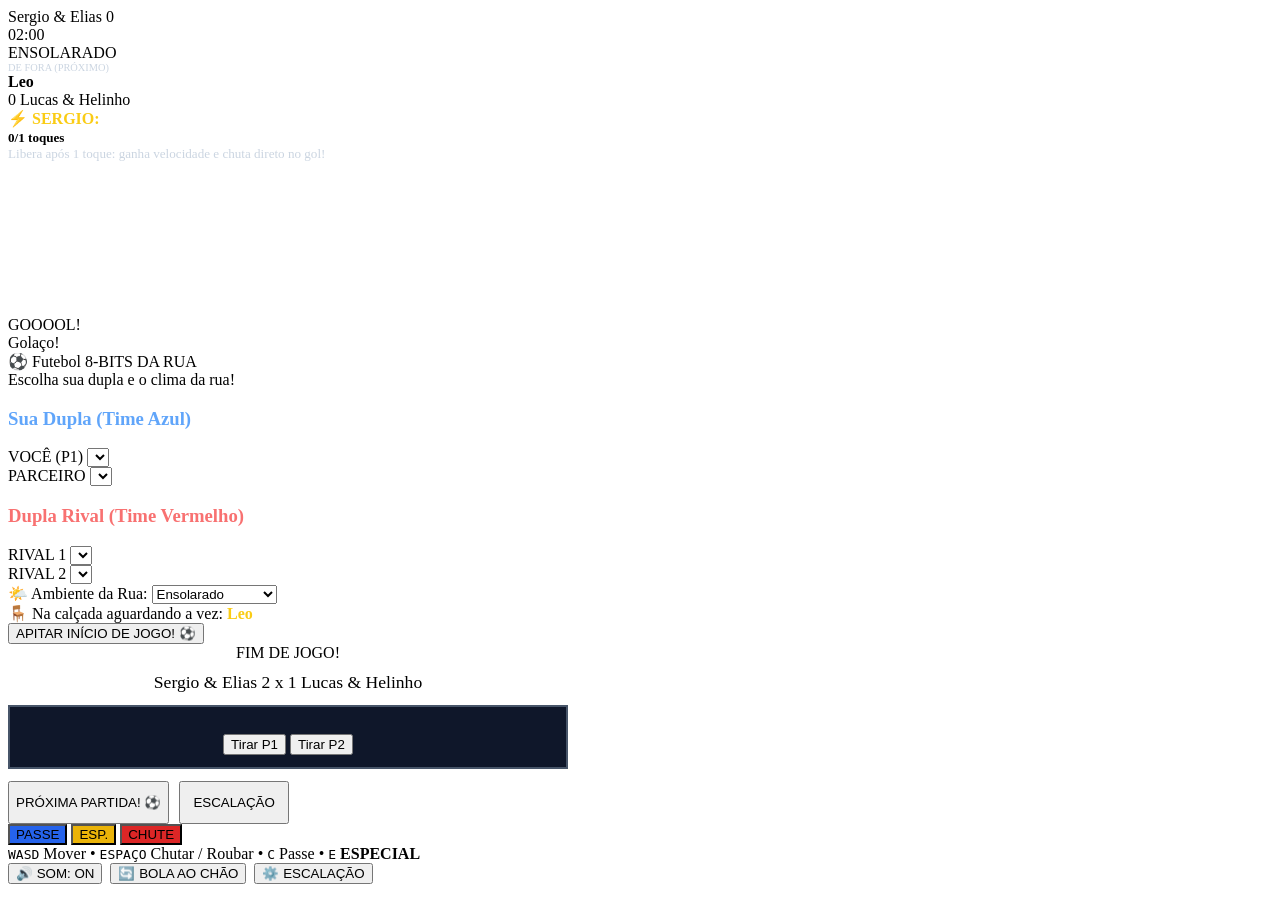
==== commit 9f6b457d: "new home" ====
--- a/src/main/resources/META-INF/resources/index.html
+++ b/src/main/resources/META-INF/resources/index.html
@@ -2,7 +2,7 @@
 <html lang="pt-BR">
 <head>
   <meta charset="UTF-8">
-  <meta name="viewport" content="width=device-width, initial-scale=1.0, maximum-scale=1.0, user-scalable=no">
+  <meta name="viewport" content="width=device-width, initial-scale=1.0, maximum-scale=1.0, user-scalable=no, viewport-fit=cover">
   <title>Futebol a Banca 8 - Futebol de Rua 2x2</title>
   <link rel="preconnect" href="https://fonts.googleapis.com">
   <link rel="preconnect" href="https://fonts.gstatic.com" crossorigin>
@@ -45,10 +45,10 @@
       <div class="energy-bar-bg">
         <div class="energy-bar-fill" id="p1EnergyFill"></div>
       </div>
-      <span style="font-size:0.82rem; font-weight:700;" id="p1SpecialStatus">0/2 toques</span>
+      <span style="font-size:0.82rem; font-weight:700;" id="p1SpecialStatus">0/1 toques</span>
     </div>
     <div style="font-size:0.82rem; color:#cbd5e1;" id="p1SpecialDesc">
-      Libera após 2 toques na bola — Chute vai direto no gol!
+      Libera após 1 toque: ganha velocidade e chuta direto no gol!
     </div>
   </div>
 
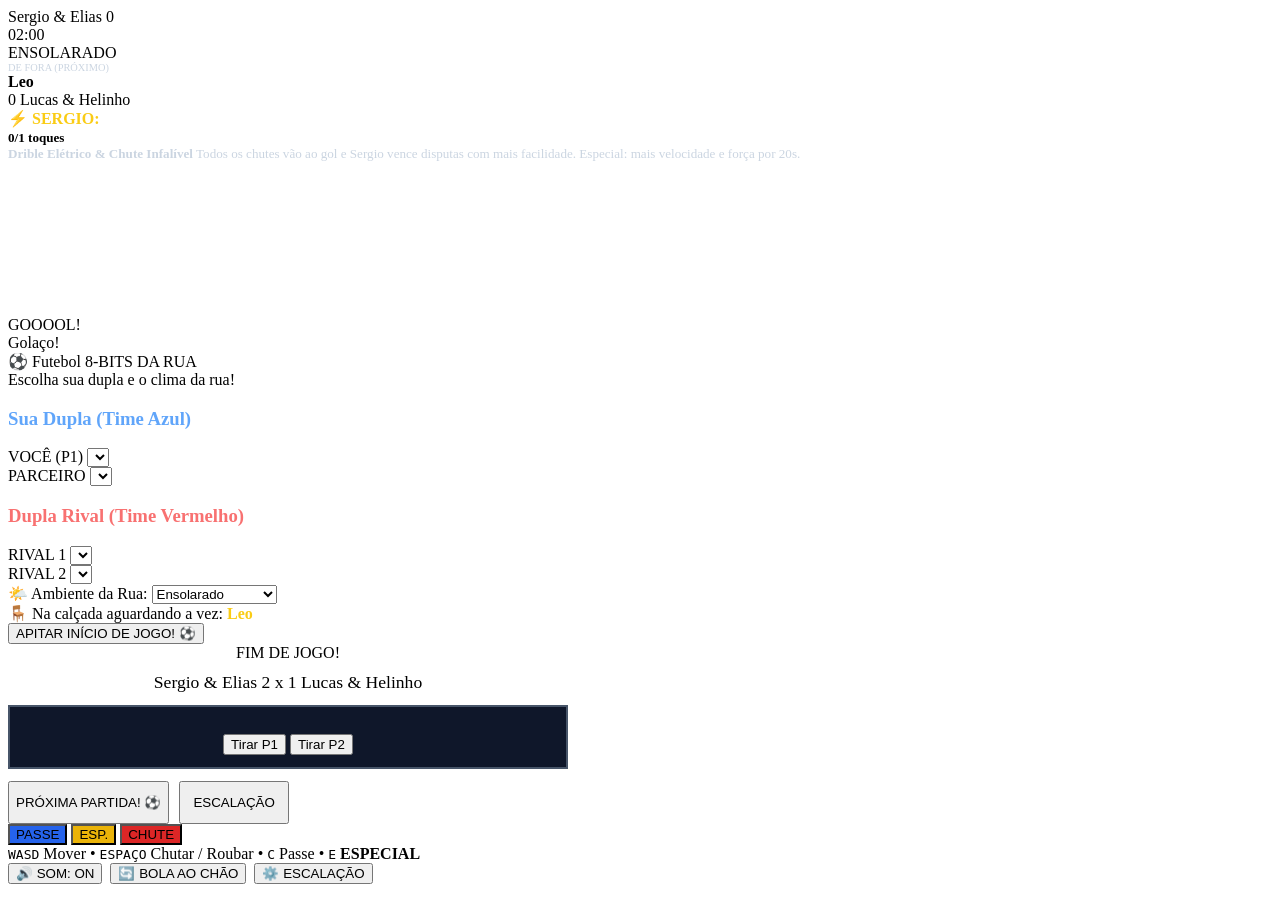
==== commit 982fd979: "nova dinamica de jogo 2.0" ====
--- a/src/main/resources/META-INF/resources/index.html
+++ b/src/main/resources/META-INF/resources/index.html
@@ -47,8 +47,9 @@
       </div>
       <span style="font-size:0.82rem; font-weight:700;" id="p1SpecialStatus">0/1 toques</span>
     </div>
-    <div style="font-size:0.82rem; color:#cbd5e1;" id="p1SpecialDesc">
-      Libera após 1 toque: ganha velocidade e chuta direto no gol!
+    <div style="font-size:0.82rem; color:#cbd5e1;">
+      <strong id="p1SpecialName">Drible Elétrico &amp; Chute Infalível</strong>
+      <span id="p1SpecialDesc">Todos os chutes vão ao gol e Sergio vence disputas com mais facilidade. Especial: mais velocidade e força por 20s.</span>
     </div>
   </div>
 
